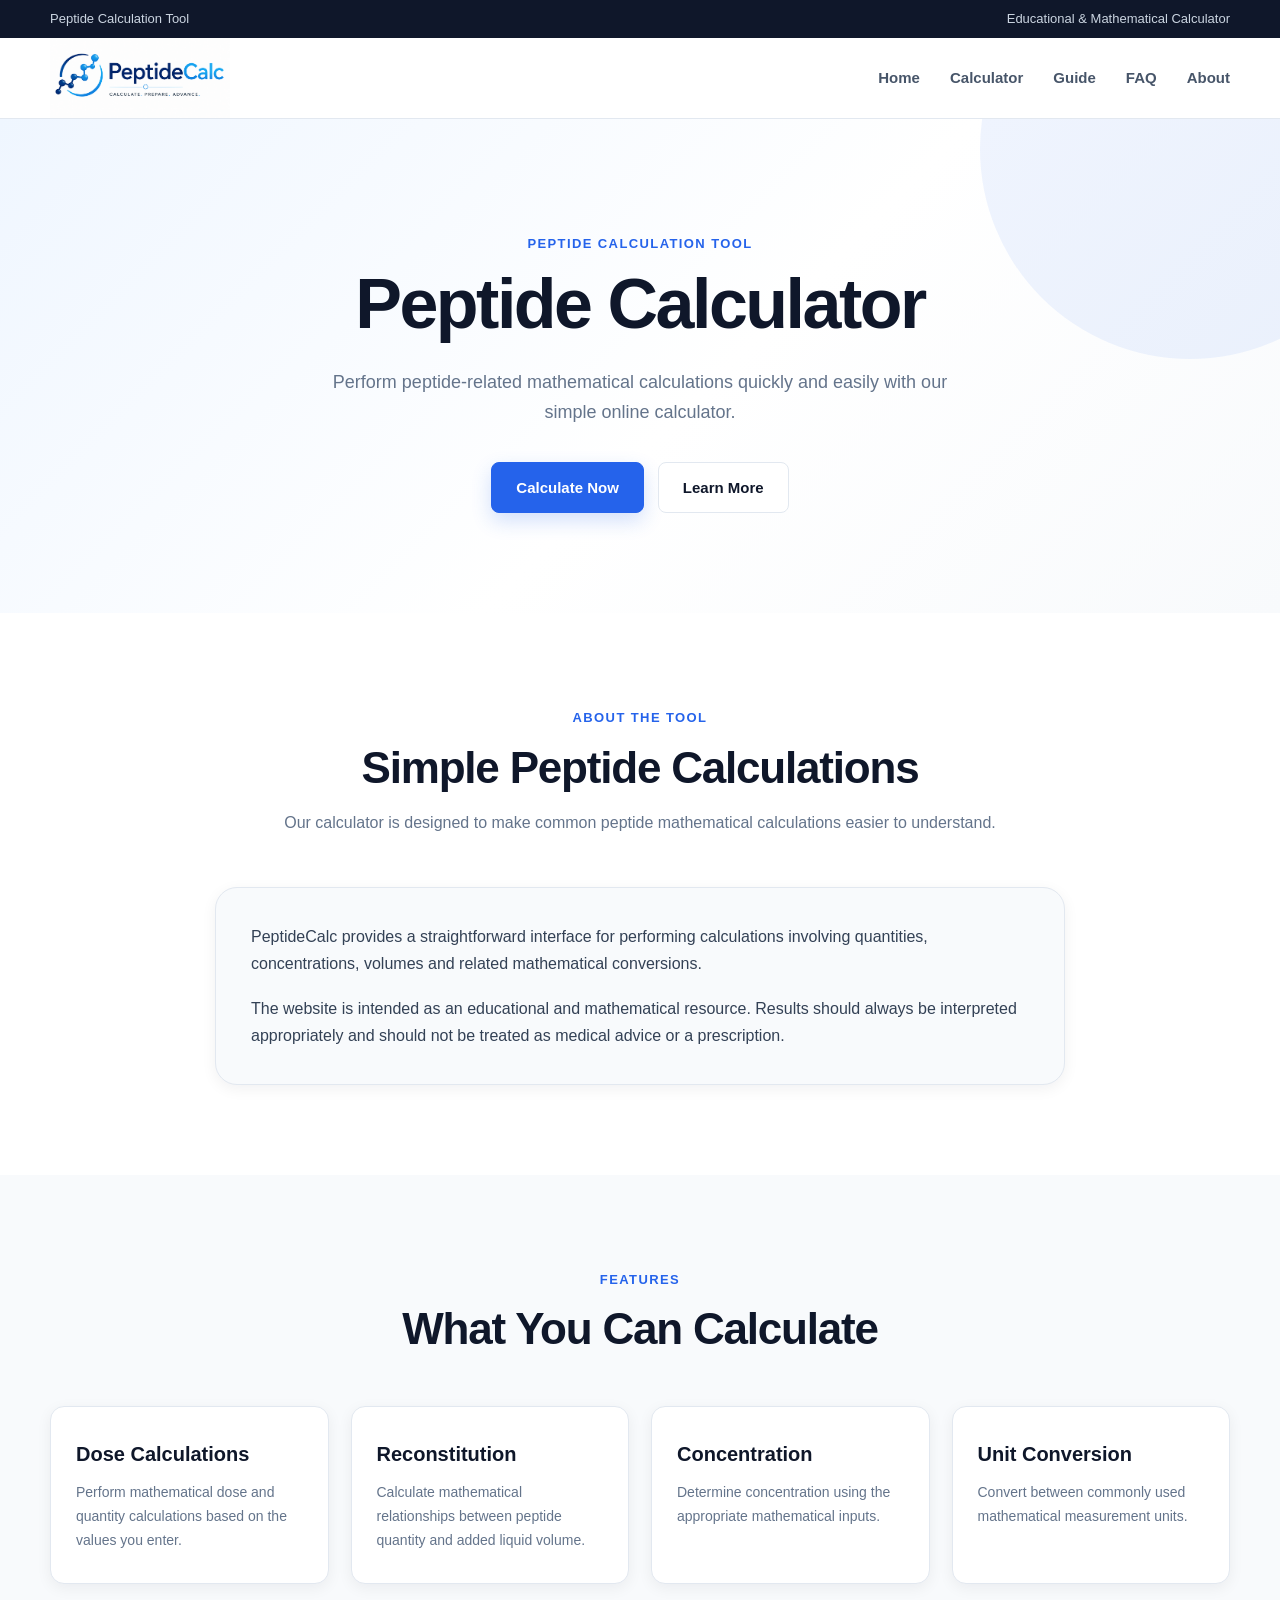
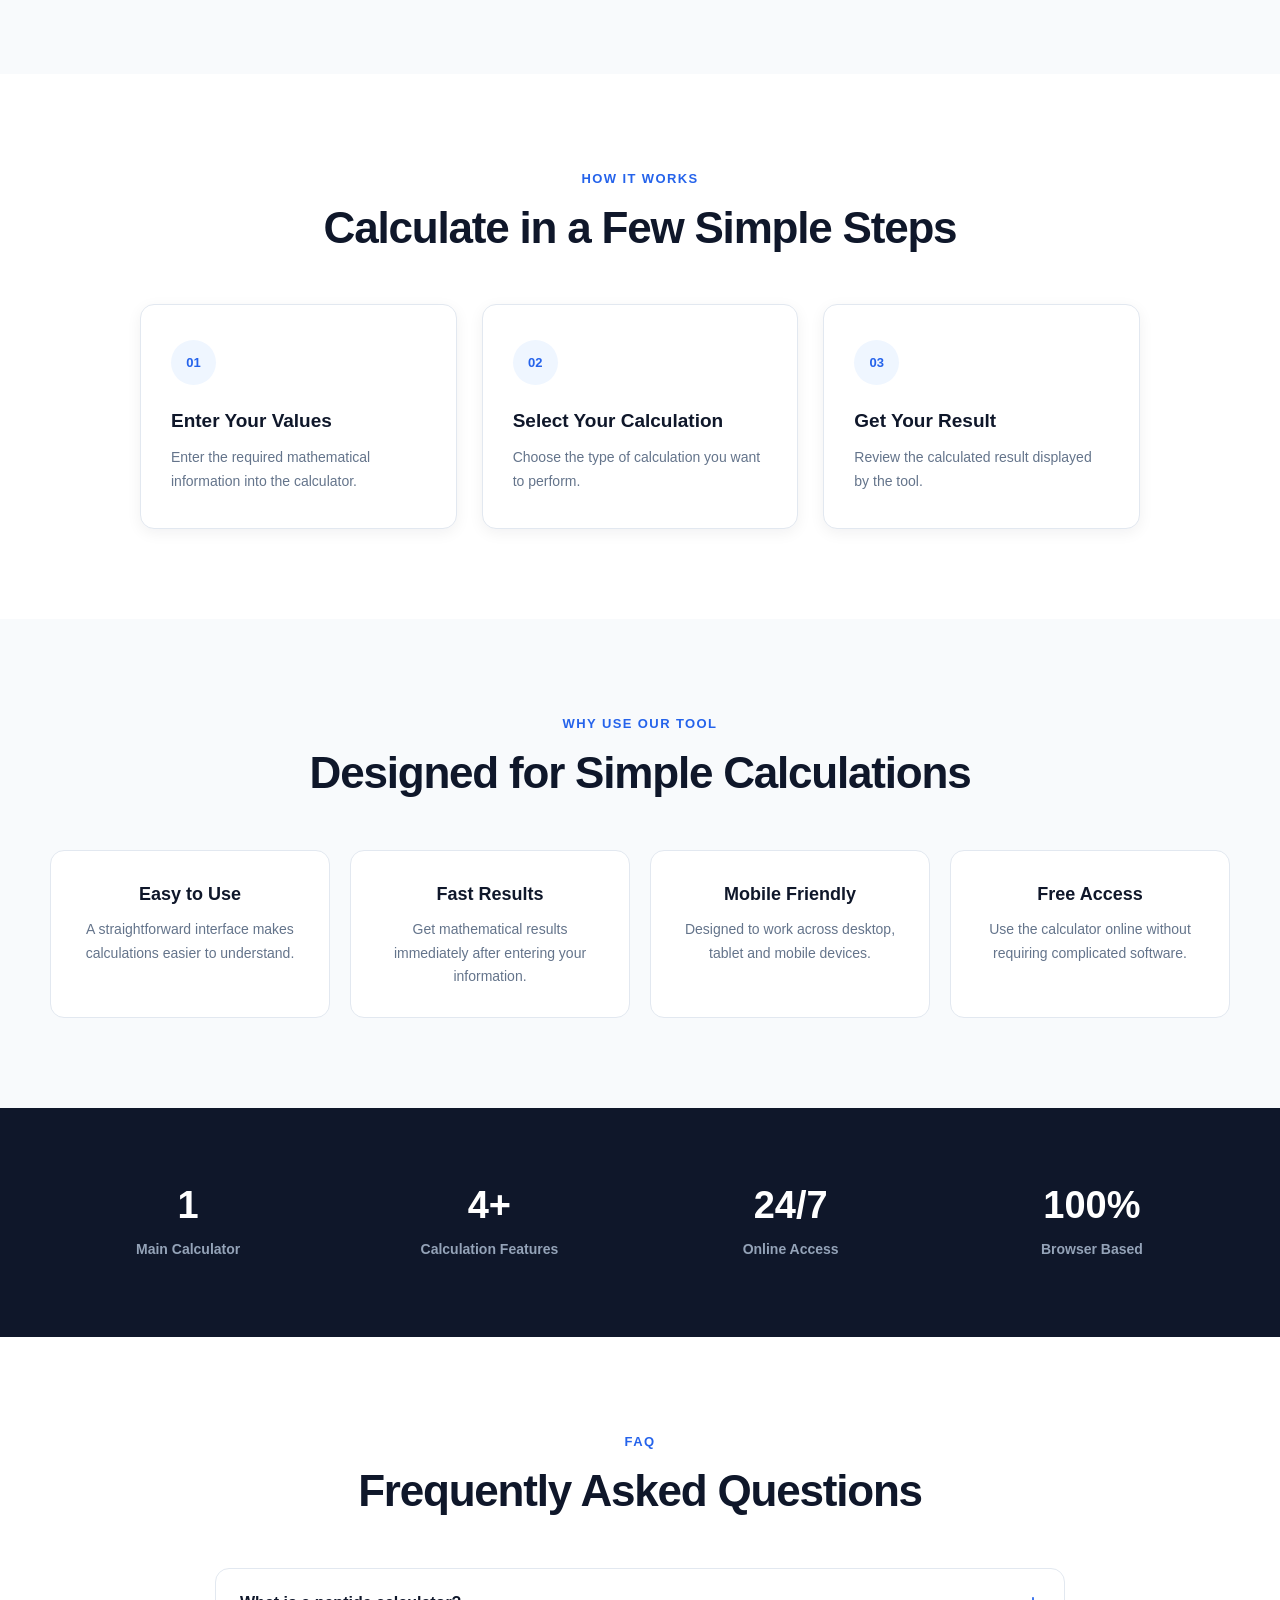
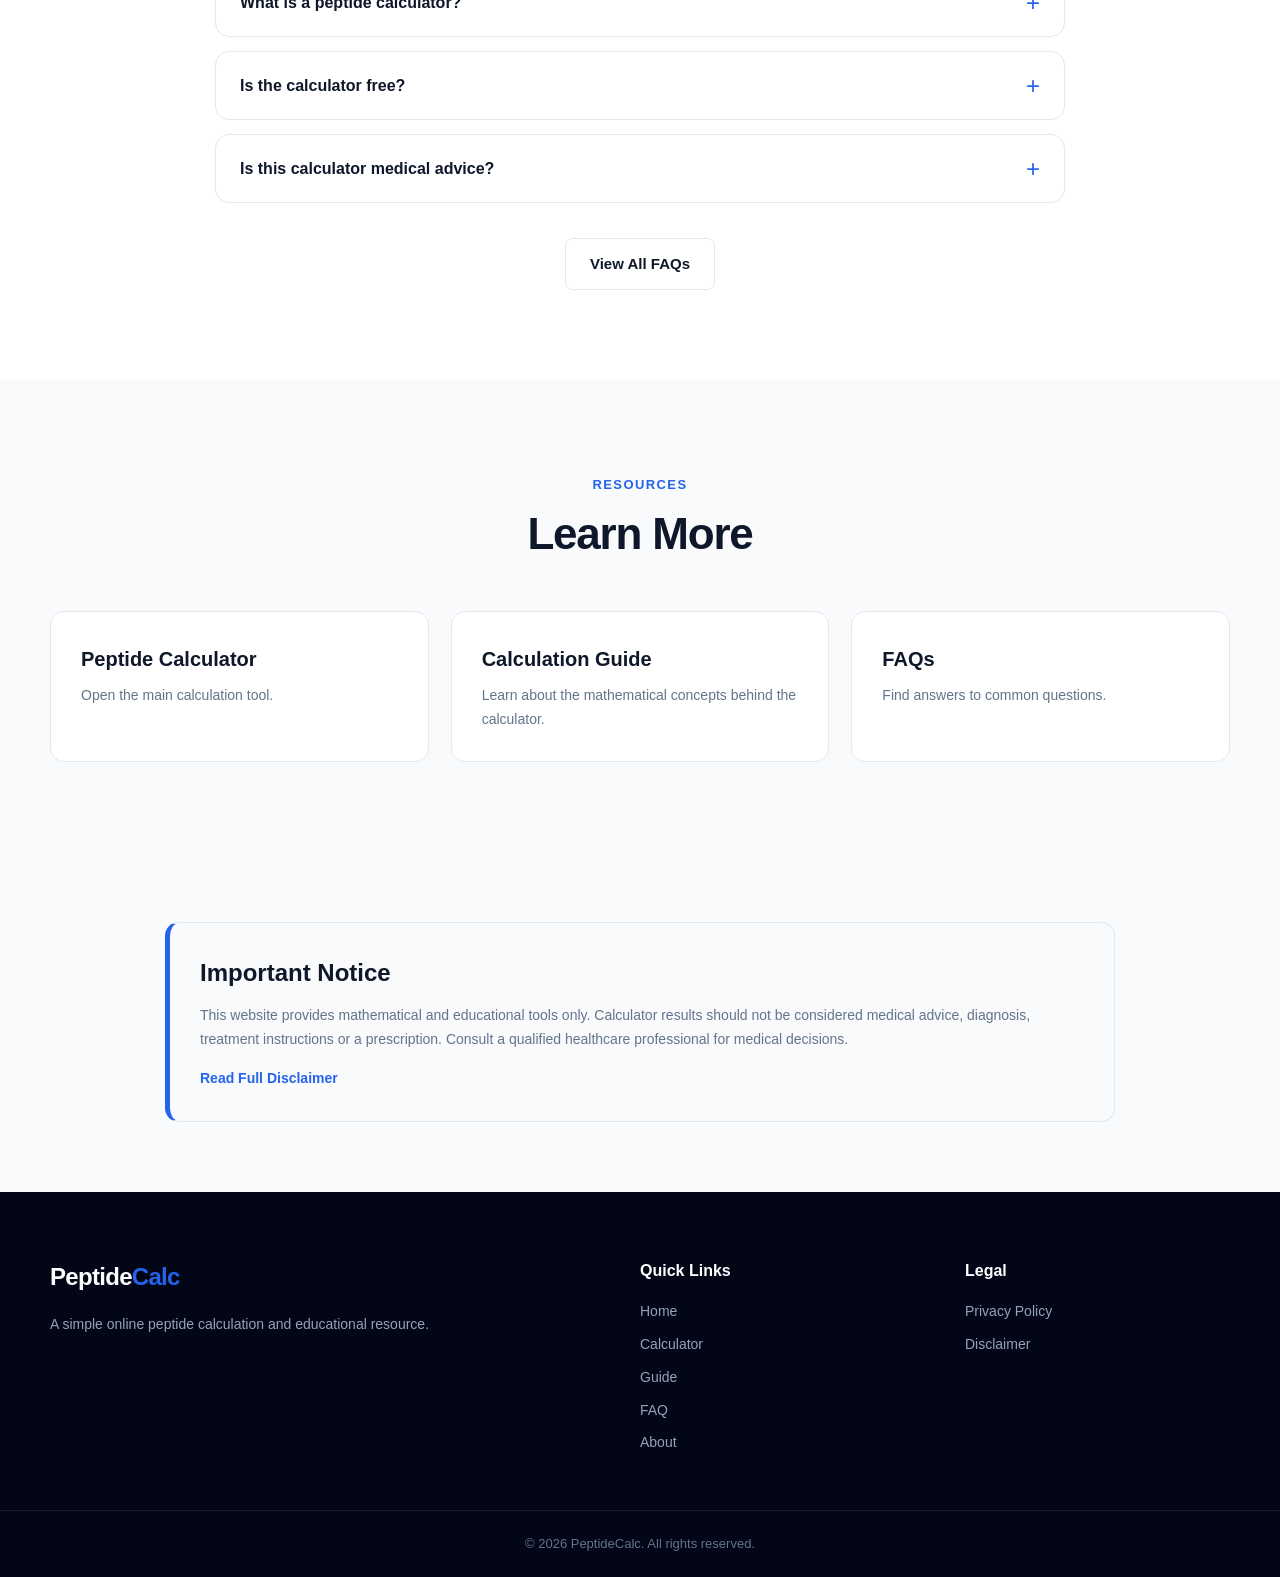
==== index.html @ ae2bc1b8 "Update website domain" ====
<!DOCTYPE html>
<html lang="en">
    
<head>

    <meta charset="UTF-8">

    <meta name="viewport" content="width=device-width, initial-scale=1.0">

    <!-- Primary SEO -->

    <title>
        Peptide Calculator | Peptide Reconstitution & Dose Calculator
    </title>

    <meta
        name="description"
        content="Use our peptide calculator for peptide reconstitution, concentration, dose and volume calculations. Simple, fast and easy to use."
    >

    <meta
        name="robots"
        content="index, follow"
    >
<meta name="google-site-verification" content="F35rqbBVg6ENbyYrUl2NkJEeMcFJ85l4w1VI4RaCMEo" />
    <link
        rel="canonical"
        href="https://peptide-calculator-virid.vercel.app/"
    >


    <!-- Favicon -->

    <link
        rel="icon"
        type="image/png"
        href="assets/favicon.png"
    >

    <link
        rel="apple-touch-icon"
        href="assets/favicon.png"
    >


    <!-- Open Graph -->

    <meta
        property="og:type"
        content="website"
    >

    <meta
        property="og:title"
        content="Peptide Calculator | Peptide Reconstitution & Dose Calculator"
    >

    <meta
        property="og:description"
        content="A simple online peptide calculator for mathematical calculations involving concentration, volume, reconstitution and related measurements."
    >

    <meta
        property="og:url"
        content="https://peptide-calculator-virid.vercel.app/"
    >

    <meta
        property="og:site_name"
        content="PeptideCalc"
    >


    <!-- Stylesheet -->

    <link
        rel="stylesheet"
        href="style.css"
    >

</head>


<body>

    <!-- =========================
         TOP INFO BAR
    ========================== -->

    <div class="top-bar">
        <div class="container">
            <span>Peptide Calculation Tool</span>
            <span>Educational & Mathematical Calculator</span>
        </div>
    </div>


    <!-- =========================
         HEADER / NAVIGATION
    ========================== -->

    <header class="site-header">

        <div class="container header-container">

            <a href="index.html" class="logo">
    <img src="assets/logo.png" alt="PeptideCalc">
</a>

            <nav class="main-nav">

                <a href="index.html">Home</a>

                <a href="peptide-calculator.html">
                    Calculator
                </a>

                <a href="guide.html">
                    Guide
                </a>

                <a href="faq.html">
                    FAQ
                </a>

                <a href="about.html">
                    About
                </a>

            </nav>

        </div>

    </header>


    <main>

        <!-- =========================
             HERO SECTION
        ========================== -->

        <section class="hero-section">

            <div class="container hero-container">

                <div class="hero-content">

                    <span class="hero-eyebrow">
                        PEPTIDE CALCULATION TOOL
                    </span>

                    <h1>
                        Peptide Calculator
                    </h1>

                    <p>
                        Perform peptide-related mathematical calculations
                        quickly and easily with our simple online calculator.
                    </p>

                    <div class="hero-buttons">

                        <a
                            href="peptide-calculator.html"
                            class="primary-btn"
                        >
                            Calculate Now
                        </a>

                        <a
                            href="guide.html"
                            class="secondary-btn"
                        >
                            Learn More
                        </a>

                    </div>

                </div>

            </div>

        </section>


        <!-- =========================
             ABOUT THE CALCULATOR
        ========================== -->

        <section class="about-section">

            <div class="container">

                <div class="section-heading">

                    <span class="section-eyebrow">
                        ABOUT THE TOOL
                    </span>

                    <h2>
                        Simple Peptide Calculations
                    </h2>

                    <p>
                        Our calculator is designed to make common peptide
                        mathematical calculations easier to understand.
                    </p>

                </div>

                <div class="about-content">

                    <p>
                        PeptideCalc provides a straightforward interface for
                        performing calculations involving quantities,
                        concentrations, volumes and related mathematical
                        conversions.
                    </p>

                    <p>
                        The website is intended as an educational and
                        mathematical resource. Results should always be
                        interpreted appropriately and should not be treated
                        as medical advice or a prescription.
                    </p>

                </div>

            </div>

        </section>


        <!-- =========================
             FEATURES / SERVICES
        ========================== -->

        <section class="features-section">

            <div class="container">

                <div class="section-heading">

                    <span class="section-eyebrow">
                        FEATURES
                    </span>

                    <h2>
                        What You Can Calculate
                    </h2>

                </div>


                <div class="features-grid">

                    <article class="feature-card">

                        <h3>
                            Dose Calculations
                        </h3>

                        <p>
                            Perform mathematical dose and quantity
                            calculations based on the values you enter.
                        </p>

                    </article>


                    <article class="feature-card">

                        <h3>
                            Reconstitution
                        </h3>

                        <p>
                            Calculate mathematical relationships between
                            peptide quantity and added liquid volume.
                        </p>

                    </article>


                    <article class="feature-card">

                        <h3>
                            Concentration
                        </h3>

                        <p>
                            Determine concentration using the appropriate
                            mathematical inputs.
                        </p>

                    </article>


                    <article class="feature-card">

                        <h3>
                            Unit Conversion
                        </h3>

                        <p>
                            Convert between commonly used mathematical
                            measurement units.
                        </p>

                    </article>

                </div>

            </div>

        </section>


        <!-- =========================
             HOW IT WORKS
        ========================== -->

        <section class="process-section">

            <div class="container">

                <div class="section-heading">

                    <span class="section-eyebrow">
                        HOW IT WORKS
                    </span>

                    <h2>
                        Calculate in a Few Simple Steps
                    </h2>

                </div>


                <div class="process-grid">

                    <div class="process-card">

                        <span class="process-number">01</span>

                        <h3>
                            Enter Your Values
                        </h3>

                        <p>
                            Enter the required mathematical information
                            into the calculator.
                        </p>

                    </div>


                    <div class="process-card">

                        <span class="process-number">02</span>

                        <h3>
                            Select Your Calculation
                        </h3>

                        <p>
                            Choose the type of calculation you want to
                            perform.
                        </p>

                    </div>


                    <div class="process-card">

                        <span class="process-number">03</span>

                        <h3>
                            Get Your Result
                        </h3>

                        <p>
                            Review the calculated result displayed by
                            the tool.
                        </p>

                    </div>

                </div>

            </div>

        </section>


        <!-- =========================
             WHY CHOOSE US
        ========================== -->

        <section class="why-section">

            <div class="container">

                <div class="section-heading">

                    <span class="section-eyebrow">
                        WHY USE OUR TOOL
                    </span>

                    <h2>
                        Designed for Simple Calculations
                    </h2>

                </div>


                <div class="why-grid">

                    <div class="why-card">
                        <h3>Easy to Use</h3>
                        <p>
                            A straightforward interface makes calculations
                            easier to understand.
                        </p>
                    </div>

                    <div class="why-card">
                        <h3>Fast Results</h3>
                        <p>
                            Get mathematical results immediately after
                            entering your information.
                        </p>
                    </div>

                    <div class="why-card">
                        <h3>Mobile Friendly</h3>
                        <p>
                            Designed to work across desktop, tablet and
                            mobile devices.
                        </p>
                    </div>

                    <div class="why-card">
                        <h3>Free Access</h3>
                        <p>
                            Use the calculator online without requiring
                            complicated software.
                        </p>
                    </div>

                </div>

            </div>

        </section>


        <!-- =========================
             FACTS / COUNTERS
        ========================== -->

        <section class="facts-section">

            <div class="container">

                <div class="facts-grid">

                    <div class="fact-item">
                        <strong>1</strong>
                        <span>Main Calculator</span>
                    </div>

                    <div class="fact-item">
                        <strong>4+</strong>
                        <span>Calculation Features</span>
                    </div>

                    <div class="fact-item">
                        <strong>24/7</strong>
                        <span>Online Access</span>
                    </div>

                    <div class="fact-item">
                        <strong>100%</strong>
                        <span>Browser Based</span>
                    </div>

                </div>

            </div>

        </section>


        <!-- =========================
             FAQ PREVIEW
        ========================== -->

        <section class="faq-preview-section">

            <div class="container">

                <div class="section-heading">

                    <span class="section-eyebrow">
                        FAQ
                    </span>

                    <h2>
                        Frequently Asked Questions
                    </h2>

                </div>


                <div class="faq-list">

                    <details>
                        <summary>
                            What is a peptide calculator?
                        </summary>

                        <p>
                            A peptide calculator is a mathematical tool that
                            can help perform calculations involving quantities,
                            concentrations, volumes and related measurements.
                        </p>

                    </details>


                    <details>
                        <summary>
                            Is the calculator free?
                        </summary>

                        <p>
                            Yes. The calculator is designed to be available
                            online without requiring paid software.
                        </p>

                    </details>


                    <details>
                        <summary>
                            Is this calculator medical advice?
                        </summary>

                        <p>
                            No. The calculator performs mathematical
                            calculations and does not provide medical
                            diagnosis, treatment recommendations or
                            prescriptions.
                        </p>

                    </details>

                </div>


                <div class="center-button">

                    <a
                        href="faq.html"
                        class="secondary-btn"
                    >
                        View All FAQs
                    </a>

                </div>

            </div>

        </section>


        <!-- =========================
             EDUCATIONAL RESOURCES
        ========================== -->

        <section class="resources-section">

            <div class="container">

                <div class="section-heading">

                    <span class="section-eyebrow">
                        RESOURCES
                    </span>

                    <h2>
                        Learn More
                    </h2>

                </div>


                <div class="resources-grid">

                    <a href="peptide-calculator.html" class="resource-card">

                        <h3>
                            Peptide Calculator
                        </h3>

                        <p>
                            Open the main calculation tool.
                        </p>

                    </a>


                    <a href="guide.html" class="resource-card">

                        <h3>
                            Calculation Guide
                        </h3>

                        <p>
                            Learn about the mathematical concepts behind
                            the calculator.
                        </p>

                    </a>


                    <a href="faq.html" class="resource-card">

                        <h3>
                            FAQs
                        </h3>

                        <p>
                            Find answers to common questions.
                        </p>

                    </a>

                </div>

            </div>

        </section>


        <!-- =========================
             DISCLAIMER NOTICE
        ========================== -->

        <section class="notice-section">

            <div class="container">

                <div class="notice-box">

                    <h2>
                        Important Notice
                    </h2>

                    <p>
                        This website provides mathematical and educational
                        tools only. Calculator results should not be considered
                        medical advice, diagnosis, treatment instructions or
                        a prescription. Consult a qualified healthcare
                        professional for medical decisions.
                    </p>

                    <a href="disclaimer.html">
                        Read Full Disclaimer
                    </a>

                </div>

            </div>

        </section>

    </main>


    <!-- =========================
         FOOTER
    ========================== -->

    <footer class="site-footer">

        <div class="container footer-container">

            <div class="footer-about">

                <a href="index.html" class="logo">
                    Peptide<span>Calc</span>
                </a>

                <p>
                    A simple online peptide calculation and educational
                    resource.
                </p>

            </div>


            <div class="footer-links">

                <h3>Quick Links</h3>

                <a href="index.html">Home</a>

                <a href="peptide-calculator.html">
                    Calculator
                </a>

                <a href="guide.html">
                    Guide
                </a>

                <a href="faq.html">
                    FAQ
                </a>

                <a href="about.html">
                    About
                </a>

            </div>


            <div class="footer-links">

                <h3>Legal</h3>

                <a href="privacy.html">
                    Privacy Policy
                </a>

                <a href="disclaimer.html">
                    Disclaimer
                </a>

            </div>

        </div>


        <div class="footer-bottom">

            <p>
                © 2026 PeptideCalc. All rights reserved.
            </p>

        </div>

    </footer>


    <script src="script.js"></script>

</body>
</html>
---- style.css ----
/* =========================================================
   PEPTIDE CALC — GLOBAL STYLESHEET
   ========================================================= */


/* =========================================================
   1. ROOT VARIABLES
   ========================================================= */

:root {

    --primary: #2563eb;
    --primary-dark: #1d4ed8;
    --primary-light: #eff6ff;

    --secondary: #0f172a;

    --text: #334155;
    --text-light: #64748b;

    --white: #ffffff;
    --light-bg: #f8fafc;
    --border: #e2e8f0;

    --success: #15803d;
    --danger: #dc2626;

    --shadow-sm: 0 4px 15px rgba(15, 23, 42, 0.06);
    --shadow-md: 0 10px 30px rgba(15, 23, 42, 0.08);
    --shadow-lg: 0 20px 50px rgba(15, 23, 42, 0.12);

    --radius-sm: 8px;
    --radius-md: 14px;
    --radius-lg: 22px;

    --container: 1180px;

}


/* =========================================================
   2. RESET
   ========================================================= */

* {
    margin: 0;
    padding: 0;
    box-sizing: border-box;
}


html {
    scroll-behavior: smooth;
}


body {
    font-family:
        Inter,
        -apple-system,
        BlinkMacSystemFont,
        "Segoe UI",
        Roboto,
        Arial,
        sans-serif;

    color: var(--text);

    background: var(--white);

    line-height: 1.7;

    overflow-x: hidden;
}


img {
    max-width: 100%;
    display: block;
}


a {
    text-decoration: none;
    color: inherit;
}


button,
input,
select,
textarea {
    font: inherit;
}


/* =========================================================
   3. CONTAINER
   ========================================================= */

.container {
    width: min(
        calc(100% - 40px),
        var(--container)
    );

    margin: 0 auto;
}


/* =========================================================
   4. TOP INFORMATION BAR
   ========================================================= */

.top-bar {
    background: var(--secondary);
    color: #cbd5e1;

    font-size: 13px;

    padding: 8px 0;
}


.top-bar .container {
    display: flex;

    justify-content: space-between;

    align-items: center;

    gap: 20px;
}


/* =========================================================
   5. HEADER
   ========================================================= */

.site-header {
    background: var(--white);

    border-bottom: 1px solid var(--border);

    position: sticky;

    top: 0;

    z-index: 1000;
}


.header-container {
    min-height: 76px;

    display: flex;

    align-items: center;

    justify-content: space-between;

    gap: 40px;
}


/* =========================================================
   6. LOGO
   ========================================================= */

.logo {
    font-size: 24px;

    font-weight: 800;

    letter-spacing: -0.7px;

    color: var(--secondary);

    white-space: nowrap;
}


.logo span {
    color: var(--primary);
}


/* =========================================================
   7. NAVIGATION
   ========================================================= */

.main-nav {
    display: flex;

    align-items: center;

    gap: 30px;
}


.main-nav a {
    color: #475569;

    font-size: 15px;

    font-weight: 600;

    position: relative;

    transition:
        color 0.25s ease;
}


.main-nav a::after {
    content: "";

    position: absolute;

    left: 0;

    bottom: -8px;

    width: 0;

    height: 2px;

    background: var(--primary);

    transition:
        width 0.25s ease;
}


.main-nav a:hover {
    color: var(--primary);
}


.main-nav a:hover::after {
    width: 100%;
}


/* =========================================================
   8. HERO SECTION
   ========================================================= */

.hero-section {
    background:
        linear-gradient(
            135deg,
            #eff6ff 0%,
            #ffffff 55%,
            #f8fafc 100%
        );

    padding: 110px 0 100px;

    position: relative;

    overflow: hidden;
}


.hero-section::before {
    content: "";

    position: absolute;

    width: 420px;

    height: 420px;

    border-radius: 50%;

    background: rgba(37, 99, 235, 0.07);

    top: -180px;

    right: -120px;
}


.hero-container {
    position: relative;

    z-index: 1;
}


.hero-content {
    max-width: 760px;

    margin: 0 auto;

    text-align: center;
}


.hero-eyebrow,
.section-eyebrow {
    display: inline-block;

    color: var(--primary);

    font-size: 13px;

    font-weight: 800;

    letter-spacing: 1.4px;

    text-transform: uppercase;

    margin-bottom: 12px;
}


.hero-content h1 {
    color: var(--secondary);

    font-size: clamp(42px, 6vw, 70px);

    line-height: 1.08;

    letter-spacing: -2.5px;

    margin-bottom: 24px;

    font-weight: 850;
}


.hero-content p {
    max-width: 650px;

    margin: 0 auto 34px;

    color: var(--text-light);

    font-size: 18px;
}


/* =========================================================
   9. BUTTONS
   ========================================================= */

.hero-buttons {
    display: flex;

    justify-content: center;

    align-items: center;

    gap: 14px;

    flex-wrap: wrap;
}


.primary-btn,
.secondary-btn {
    display: inline-flex;

    align-items: center;

    justify-content: center;

    min-height: 48px;

    padding: 12px 24px;

    border-radius: var(--radius-sm);

    font-size: 15px;

    font-weight: 700;

    cursor: pointer;

    transition:
        transform 0.2s ease,
        box-shadow 0.2s ease,
        background 0.2s ease;
}


.primary-btn {
    background: var(--primary);

    color: var(--white);

    border: 1px solid var(--primary);

    box-shadow:
        0 8px 20px rgba(37, 99, 235, 0.2);
}


.primary-btn:hover {
    background: var(--primary-dark);

    transform: translateY(-2px);

    box-shadow:
        0 12px 25px rgba(37, 99, 235, 0.28);
}


.secondary-btn {
    background: var(--white);

    color: var(--secondary);

    border: 1px solid var(--border);
}


.secondary-btn:hover {
    border-color: var(--primary);

    color: var(--primary);

    transform: translateY(-2px);
}


/* =========================================================
   10. SECTION COMMON STYLES
   ========================================================= */

section {
    position: relative;
}


.about-section,
.features-section,
.process-section,
.why-section,
.faq-preview-section,
.resources-section,
.information-section {
    padding: 90px 0;
}


.section-heading {
    max-width: 720px;

    margin: 0 auto 50px;

    text-align: center;
}


.section-heading h2 {
    color: var(--secondary);

    font-size: clamp(30px, 4vw, 44px);

    line-height: 1.2;

    letter-spacing: -1.2px;

    margin-bottom: 15px;
}


.section-heading p {
    color: var(--text-light);

    font-size: 16px;
}


/* =========================================================
   11. ABOUT SECTION
   ========================================================= */

.about-section {
    background: var(--white);
}


.about-content {
    max-width: 850px;

    margin: 0 auto;

    padding: 35px;

    background: var(--light-bg);

    border: 1px solid var(--border);

    border-radius: var(--radius-lg);

    box-shadow: var(--shadow-sm);
}


.about-content p {
    margin-bottom: 18px;
}


.about-content p:last-child {
    margin-bottom: 0;
}


/* =========================================================
   12. FEATURES
   ========================================================= */

.features-section {
    background: var(--light-bg);
}


.features-grid {
    display: grid;

    grid-template-columns:
        repeat(4, 1fr);

    gap: 22px;
}


.feature-card {
    background: var(--white);

    padding: 30px 25px;

    border: 1px solid var(--border);

    border-radius: var(--radius-md);

    box-shadow: var(--shadow-sm);

    transition:
        transform 0.25s ease,
        box-shadow 0.25s ease;
}


.feature-card:hover {
    transform: translateY(-6px);

    box-shadow: var(--shadow-md);
}


.feature-card h3 {
    color: var(--secondary);

    font-size: 20px;

    margin-bottom: 10px;
}


.feature-card p {
    color: var(--text-light);

    font-size: 14px;
}


/* =========================================================
   13. PROCESS
   ========================================================= */

.process-section {
    background: var(--white);
}


.process-grid {
    display: grid;

    grid-template-columns:
        repeat(3, 1fr);

    gap: 25px;

    max-width: 1000px;

    margin: 0 auto;
}


.process-card {
    position: relative;

    background: var(--white);

    border: 1px solid var(--border);

    border-radius: var(--radius-md);

    padding: 35px 30px;

    box-shadow: var(--shadow-sm);
}


.process-number {
    display: inline-flex;

    align-items: center;

    justify-content: center;

    width: 45px;

    height: 45px;

    border-radius: 50%;

    background: var(--primary-light);

    color: var(--primary);

    font-size: 13px;

    font-weight: 800;

    margin-bottom: 20px;
}


.process-card h3 {
    color: var(--secondary);

    margin-bottom: 8px;

    font-size: 19px;
}


.process-card p {
    color: var(--text-light);

    font-size: 14px;
}


/* =========================================================
   14. WHY CHOOSE US
   ========================================================= */

.why-section {
    background: var(--light-bg);
}


.why-grid {
    display: grid;

    grid-template-columns:
        repeat(4, 1fr);

    gap: 20px;
}


.why-card {
    background: var(--white);

    border: 1px solid var(--border);

    border-radius: var(--radius-md);

    padding: 28px;

    text-align: center;
}


.why-card h3 {
    color: var(--secondary);

    margin-bottom: 8px;

    font-size: 18px;
}


.why-card p {
    color: var(--text-light);

    font-size: 14px;
}


/* =========================================================
   15. FACTS / COUNTERS
   ========================================================= */

.facts-section {
    padding: 65px 0;

    background: var(--secondary);

    color: var(--white);
}


.facts-grid {
    display: grid;

    grid-template-columns:
        repeat(4, 1fr);

    gap: 25px;
}


.fact-item {
    text-align: center;

    padding: 10px;
}


.fact-item strong {
    display: block;

    font-size: 38px;

    line-height: 1.2;

    margin-bottom: 6px;
}


.fact-item span {
    color: #94a3b8;

    font-size: 14px;

    font-weight: 600;
}


/* =========================================================
   16. FAQ
   ========================================================= */

.faq-preview-section,
.faq-page-section {
    background: var(--white);
}


.faq-list,
.faq-container {
    max-width: 850px;

    margin: 0 auto;
}


details {
    background: var(--white);

    border: 1px solid var(--border);

    border-radius: var(--radius-md);

    margin-bottom: 14px;

    overflow: hidden;
}


summary {
    cursor: pointer;

    list-style: none;

    padding: 20px 24px;

    color: var(--secondary);

    font-size: 16px;

    font-weight: 700;

    position: relative;

    padding-right: 55px;
}


summary::-webkit-details-marker {
    display: none;
}


summary::after {
    content: "+";

    position: absolute;

    right: 24px;

    top: 50%;

    transform: translateY(-50%);

    color: var(--primary);

    font-size: 24px;

    font-weight: 400;
}


details[open] summary::after {
    content: "−";
}


details p {
    padding: 0 24px 22px;

    color: var(--text-light);

    font-size: 15px;
}


.center-button {
    text-align: center;

    margin-top: 35px;
}


/* =========================================================
   17. RESOURCES
   ========================================================= */

.resources-section {
    background: var(--light-bg);
}


.resources-grid {
    display: grid;

    grid-template-columns:
        repeat(3, 1fr);

    gap: 22px;
}


.resource-card {
    background: var(--white);

    border: 1px solid var(--border);

    border-radius: var(--radius-md);

    padding: 30px;

    transition:
        transform 0.25s ease,
        box-shadow 0.25s ease;
}


.resource-card:hover {
    transform: translateY(-5px);

    box-shadow: var(--shadow-md);
}


.resource-card h3 {
    color: var(--secondary);

    font-size: 20px;

    margin-bottom: 8px;
}


.resource-card p {
    color: var(--text-light);

    font-size: 14px;
}


/* =========================================================
   18. NOTICE / DISCLAIMER BOX
   ========================================================= */

.notice-section {
    padding: 70px 0;

    background: var(--light-bg);
}


.notice-box {
    max-width: 950px;

    margin: 0 auto;

    padding: 30px;

    background: #f8fafc;

    border: 1px solid var(--border);

    border-left: 5px solid var(--primary);

    border-radius: var(--radius-md);
}


.notice-box h2,
.notice-box h3 {
    color: var(--secondary);

    margin-bottom: 10px;
}


.notice-box p {
    color: var(--text-light);

    font-size: 14px;
}


.notice-box a {
    display: inline-block;

    margin-top: 15px;

    color: var(--primary);

    font-weight: 700;

    font-size: 14px;
}


/* =========================================================
   19. INNER PAGE HERO
   ========================================================= */

.page-hero,
.calculator-hero {
    background:
        linear-gradient(
            135deg,
            #eff6ff,
            #ffffff
        );

    padding: 85px 0;

    text-align: center;

    border-bottom: 1px solid var(--border);
}


.page-hero h1,
.calculator-hero h1 {
    color: var(--secondary);

    font-size: clamp(35px, 5vw, 54px);

    line-height: 1.15;

    letter-spacing: -1.8px;

    margin-bottom: 15px;
}


.page-hero p,
.calculator-hero p {
    max-width: 650px;

    margin: 0 auto;

    color: var(--text-light);

    font-size: 17px;
}


/* =========================================================
   20. CONTENT PAGES
   ========================================================= */

.content-section {
    padding: 85px 0;

    background: var(--white);
}


.content-container {
    max-width: 850px;
}


.content-container h2 {
    color: var(--secondary);

    font-size: 28px;

    line-height: 1.3;

    margin-top: 42px;

    margin-bottom: 14px;
}


.content-container h2:first-child {
    margin-top: 0;
}


.content-container h3 {
    color: var(--secondary);

    margin-bottom: 8px;
}


.content-container p {
    color: var(--text);

    margin-bottom: 18px;
}


.content-container ul,
.content-container ol {
    margin:
        0 0 20px 25px;
}


.content-container li {
    margin-bottom: 8px;
}


/* =========================================================
   21. CALCULATOR SECTION
   ========================================================= */

.calculator-section {
    padding: 80px 0;

    background: var(--light-bg);
}


.calculator-box {
    max-width: 700px;

    margin: 0 auto;

    background: var(--white);

    border: 1px solid var(--border);

    border-radius: var(--radius-lg);

    padding: 40px;

    box-shadow: var(--shadow-lg);
}


.calculator-header {
    text-align: center;

    margin-bottom: 30px;
}


.calculator-header h2 {
    color: var(--secondary);

    font-size: 28px;

    margin-bottom: 8px;
}


.calculator-header p {
    color: var(--text-light);

    font-size: 14px;
}


/* =========================================================
   22. FORM
   ========================================================= */

.form-group {
    margin-bottom: 22px;
}


.form-group label {
    display: block;

    color: var(--secondary);

    font-size: 14px;

    font-weight: 700;

    margin-bottom: 8px;
}


.form-group input,
.form-group select {
    width: 100%;

    min-height: 50px;

    padding: 12px 15px;

    border: 1px solid var(--border);

    border-radius: var(--radius-sm);

    background: var(--white);

    color: var(--secondary);

    outline: none;

    transition:
        border-color 0.2s ease,
        box-shadow 0.2s ease;
}


.form-group input:focus,
.form-group select:focus {
    border-color: var(--primary);

    box-shadow:
        0 0 0 4px
        rgba(37, 99, 235, 0.1);
}


.form-group input::placeholder {
    color: #94a3b8;
}


/* =========================================================
   23. CALCULATOR BUTTONS
   ========================================================= */

#peptideCalculatorForm {
    display: flex;

    flex-wrap: wrap;

    gap: 12px;
}


#peptideCalculatorForm .form-group {
    width: 100%;
}


#peptideCalculatorForm .primary-btn,
#peptideCalculatorForm .secondary-btn {
    border: none;

    margin-top: 5px;
}


#peptideCalculatorForm .secondary-btn {
    border: 1px solid var(--border);
}


/* =========================================================
   24. CALCULATOR RESULT
   ========================================================= */

.calculator-result {
    margin-top: 30px;

    padding: 25px;

    border-radius: var(--radius-md);

    background: var(--primary-light);

    border: 1px solid #bfdbfe;

    text-align: center;
}


.calculator-result h3 {
    color: var(--secondary);

    font-size: 20px;

    margin-bottom: 8px;
}


.calculator-result p {
    color: var(--text);

    font-size: 15px;
}


.calculator-result .result-value {
    color: var(--primary);

    font-size: 30px;

    font-weight: 800;

    margin-top: 8px;
}


/* =========================================================
   25. INFORMATION SECTION
   ========================================================= */

.information-section {
    background: var(--white);
}


.information-section > .container {
    max-width: 850px;
}


.information-section p {
    margin-bottom: 18px;
}


/* =========================================================
   26. FOOTER
   ========================================================= */

.site-footer {
    background: #020617;

    color: #cbd5e1;

    padding-top: 65px;
}


.footer-container {
    display: grid;

    grid-template-columns:
        2fr 1fr 1fr;

    gap: 60px;

    padding-bottom: 55px;
}


.footer-about .logo {
    color: var(--white);

    display: inline-block;

    margin-bottom: 15px;
}


.footer-about p {
    max-width: 380px;

    color: #94a3b8;

    font-size: 14px;
}


.footer-links {
    display: flex;

    flex-direction: column;

    gap: 9px;
}


.footer-links h3 {
    color: var(--white);

    font-size: 16px;

    margin-bottom: 7px;
}


.footer-links a {
    color: #94a3b8;

    font-size: 14px;

    transition:
        color 0.2s ease;
}


.footer-links a:hover {
    color: var(--white);
}


.footer-bottom {
    border-top: 1px solid rgba(148, 163, 184, 0.15);

    text-align: center;

    padding: 22px 20px;

    color: #64748b;

    font-size: 13px;
}


/* =========================================================
   27. RESPONSIVE — TABLET
   ========================================================= */

@media (max-width: 950px) {

    .features-grid,
    .why-grid {
        grid-template-columns:
            repeat(2, 1fr);
    }


    .process-grid {
        grid-template-columns:
            1fr;
    }


    .resources-grid {
        grid-template-columns:
            repeat(2, 1fr);
    }


    .footer-container {
        grid-template-columns:
            1.5fr 1fr 1fr;

        gap: 35px;
    }

}


/* =========================================================
   28. RESPONSIVE — MOBILE
   ========================================================= */

@media (max-width: 700px) {

    .container {
        width: min(
            calc(100% - 30px),
            var(--container)
        );
    }


    .top-bar .container {
        flex-direction: column;

        gap: 2px;

        text-align: center;
    }


    .header-container {
        flex-direction: column;

        justify-content: center;

        gap: 12px;

        padding: 15px 0;
    }


    .main-nav {
        width: 100%;

        justify-content: center;

        gap: 17px;

        flex-wrap: wrap;
    }


    .main-nav a {
        font-size: 13px;
    }


    .hero-section {
        padding: 75px 0;
    }


    .hero-content h1 {
        font-size: 43px;

        letter-spacing: -1.7px;
    }


    .hero-content p {
        font-size: 16px;
    }


    .about-section,
    .features-section,
    .process-section,
    .why-section,
    .faq-preview-section,
    .resources-section,
    .information-section {
        padding: 65px 0;
    }


    .section-heading {
        margin-bottom: 35px;
    }


    .section-heading h2 {
        font-size: 31px;
    }


    .features-grid,
    .why-grid,
    .resources-grid,
    .facts-grid {
        grid-template-columns:
            1fr;
    }


    .facts-section {
        padding: 50px 0;
    }


    .page-hero,
    .calculator-hero {
        padding: 65px 0;
    }


    .page-hero h1,
    .calculator-hero h1 {
        font-size: 38px;
    }


    .content-section {
        padding: 65px 0;
    }


    .content-container h2 {
        font-size: 25px;
    }


    .calculator-section {
        padding: 55px 0;
    }


    .calculator-box {
        padding: 25px 20px;
    }


    .calculator-header h2 {
        font-size: 24px;
    }


    #peptideCalculatorForm {
        flex-direction: column;
    }


    #peptideCalculatorForm .primary-btn,
    #peptideCalculatorForm .secondary-btn {
        width: 100%;
    }


    .footer-container {
        grid-template-columns:
            1fr;

        gap: 35px;

        padding-bottom: 40px;
    }


    .footer-links {
        gap: 7px;
    }

}


/* =========================================================
   29. SMALL MOBILE
   ========================================================= */

@media (max-width: 420px) {

    .hero-content h1 {
        font-size: 37px;
    }


    .main-nav {
        gap: 12px;
    }


    .main-nav a {
        font-size: 12px;
    }


    .hero-buttons {
        flex-direction: column;

        width: 100%;
    }


    .hero-buttons a {
        width: 100%;
    }


    .about-content,
    .notice-box {
        padding: 22px;
    }

}
.logo img {
    width: 180px;
    height: auto;
    display: block;
}
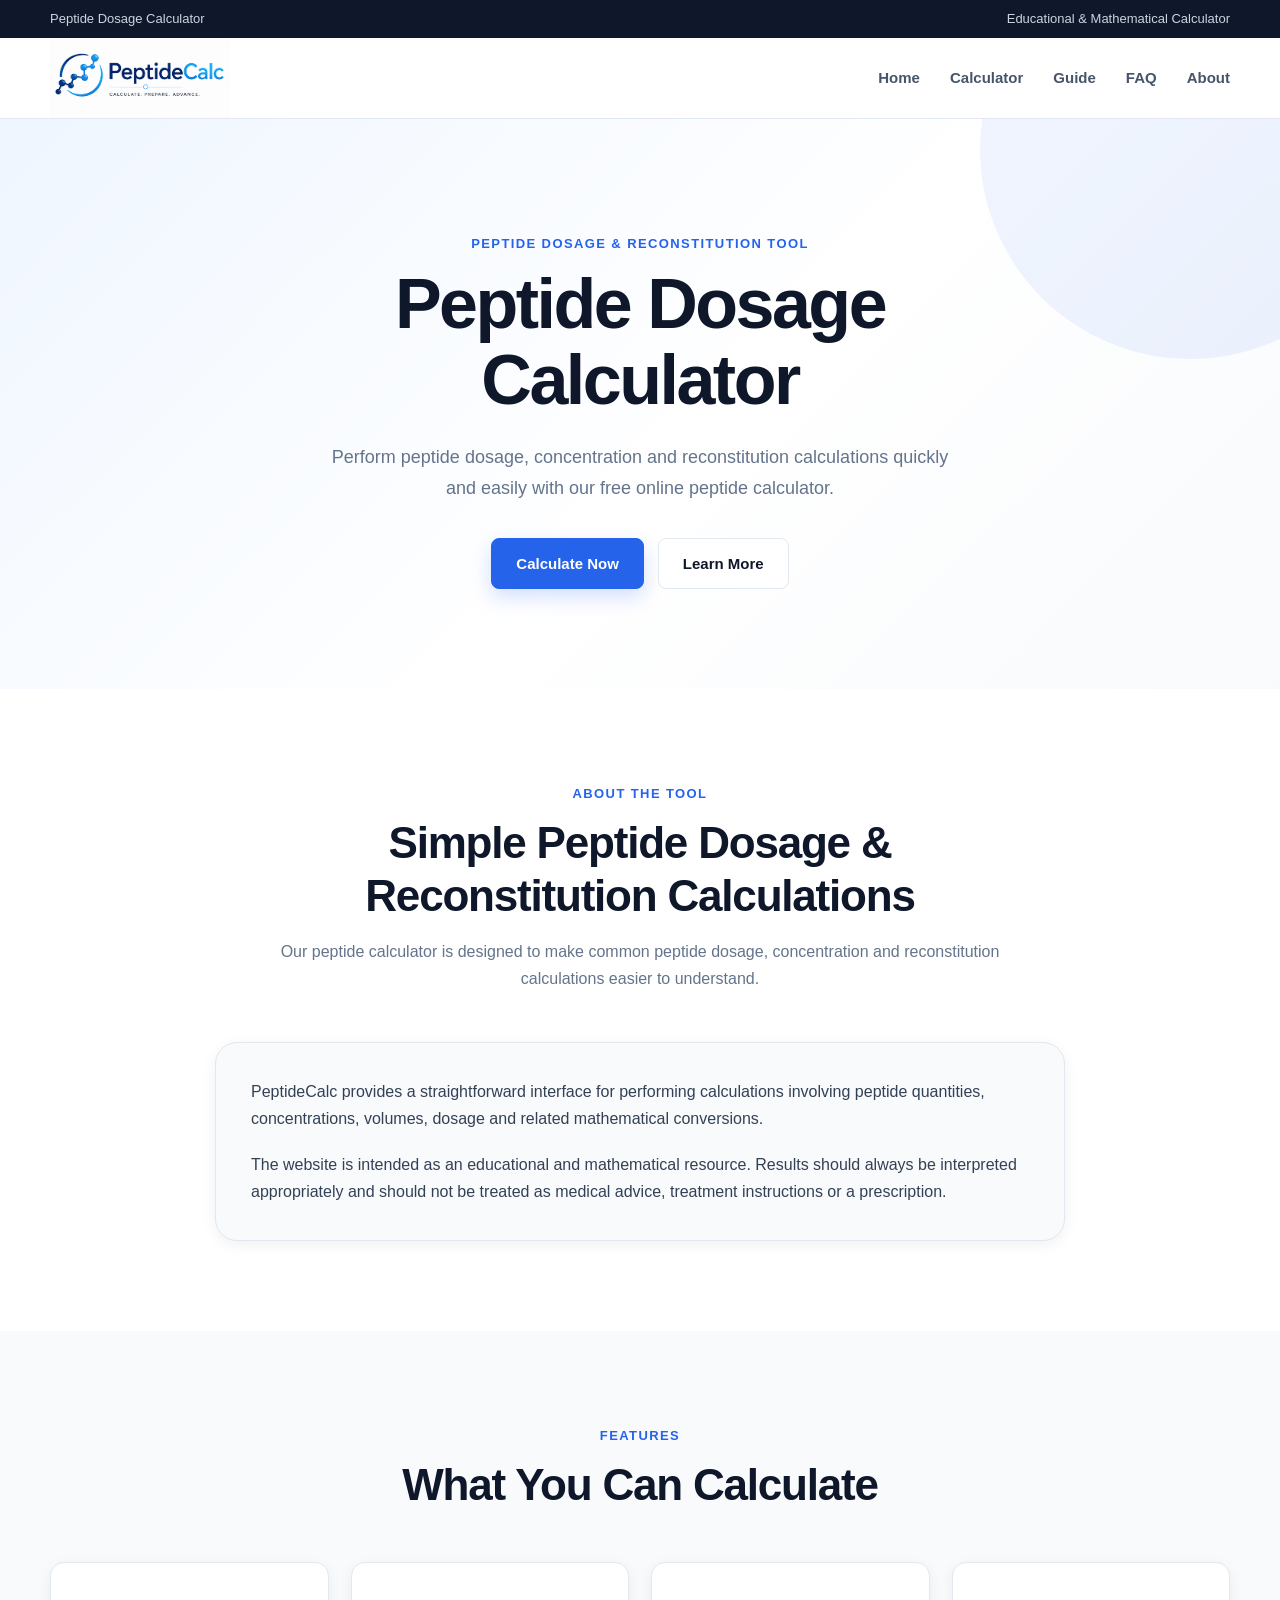
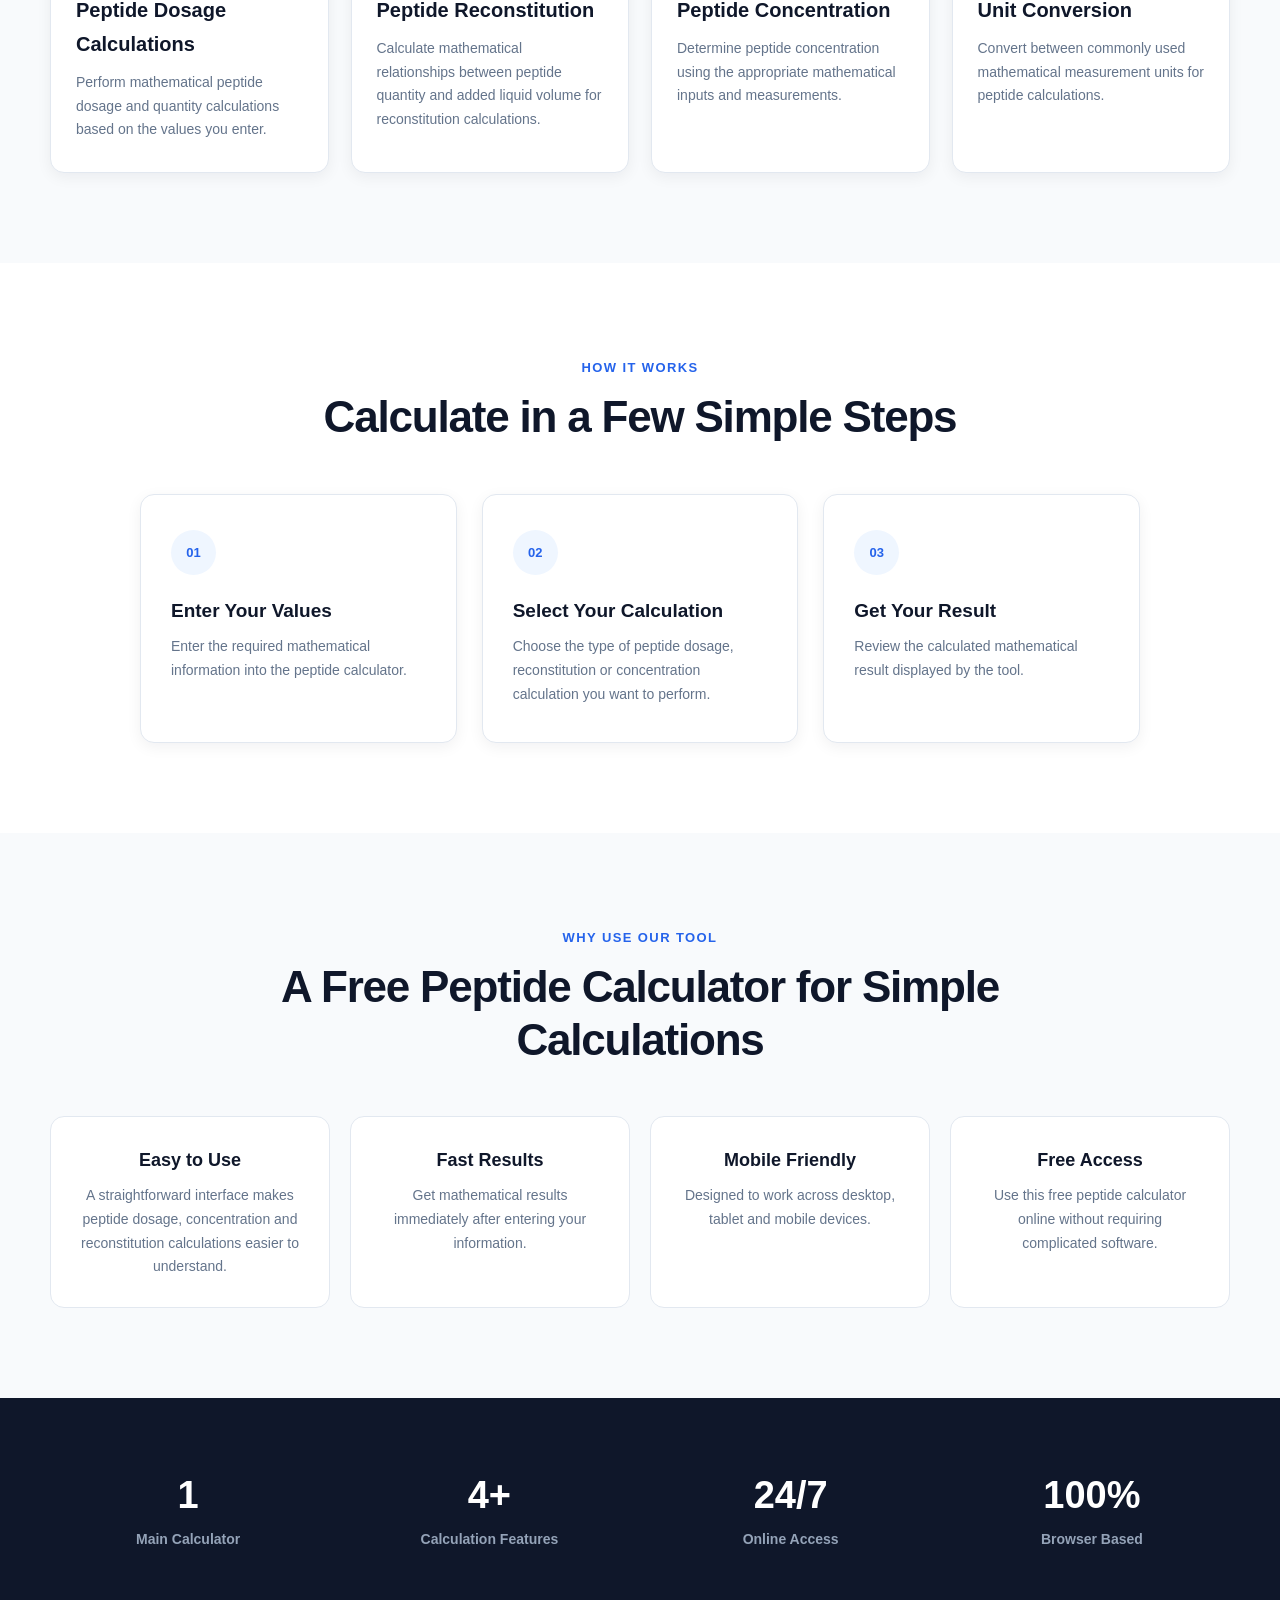
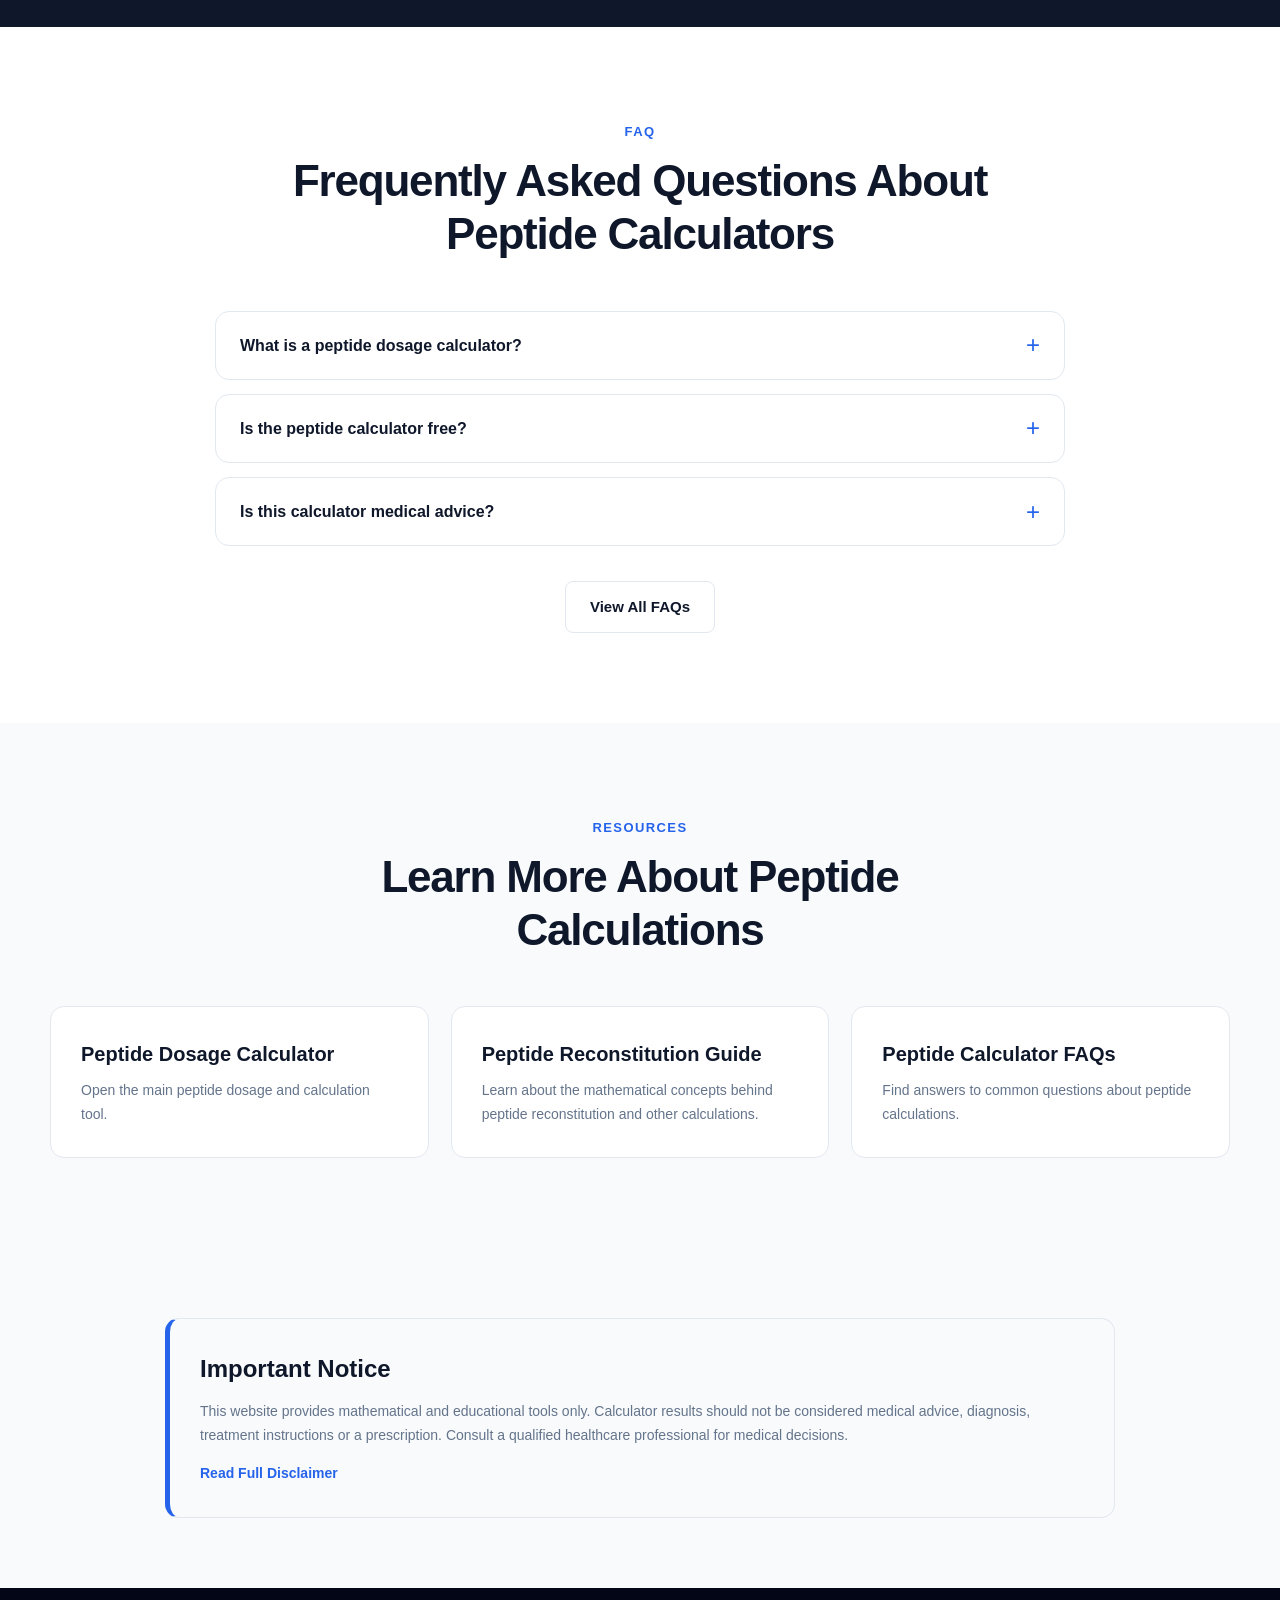
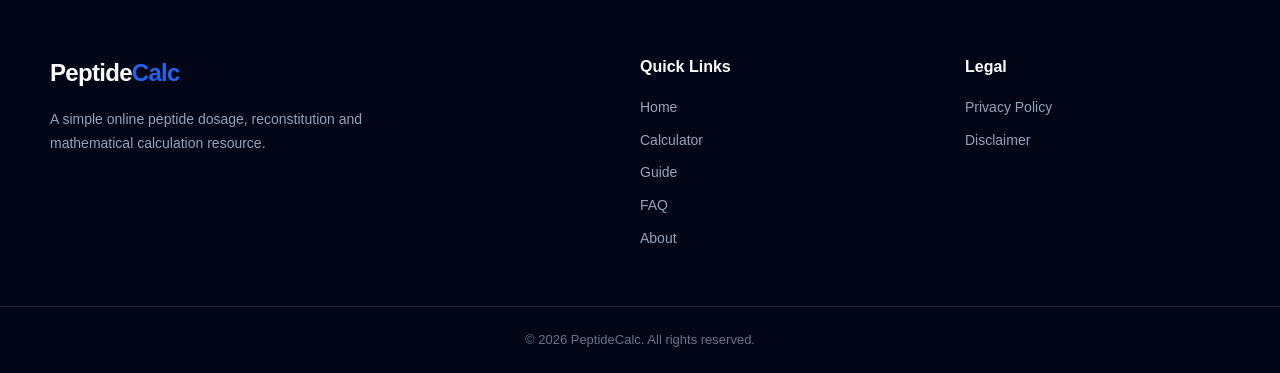
==== commit 49afb986: "Update website domain" ====
--- a/index.html
+++ b/index.html
@@ -10,12 +10,12 @@
     <!-- Primary SEO -->
 
     <title>
-        Peptide Calculator | Peptide Reconstitution & Dose Calculator
+        Peptide Dosage Calculator | Free Peptide Reconstitution Calculator
     </title>
 
     <meta
         name="description"
-        content="Use our peptide calculator for peptide reconstitution, concentration, dose and volume calculations. Simple, fast and easy to use."
+        content="Free peptide dosage calculator for mathematical peptide reconstitution, concentration, dose and volume calculations. Get clear results quickly and easily."
     >
 
     <meta
@@ -52,12 +52,12 @@
 
     <meta
         property="og:title"
-        content="Peptide Calculator | Peptide Reconstitution & Dose Calculator"
+        content="Peptide Dosage Calculator | Peptide Reconstitution Calculator"
     >
 
     <meta
         property="og:description"
-        content="A simple online peptide calculator for mathematical calculations involving concentration, volume, reconstitution and related measurements."
+        content="A free peptide calculator for mathematical calculations involving dosage, concentration, volume and peptide reconstitution."
     >
 
     <meta
@@ -89,7 +89,7 @@
 
     <div class="top-bar">
         <div class="container">
-            <span>Peptide Calculation Tool</span>
+            <span>Peptide Dosage Calculator</span>
             <span>Educational & Mathematical Calculator</span>
         </div>
     </div>
@@ -147,16 +147,17 @@
                 <div class="hero-content">
 
                     <span class="hero-eyebrow">
-                        PEPTIDE CALCULATION TOOL
+                        PEPTIDE DOSAGE & RECONSTITUTION TOOL
                     </span>
 
                     <h1>
-                        Peptide Calculator
+                        Peptide Dosage Calculator
                     </h1>
 
                     <p>
-                        Perform peptide-related mathematical calculations
-                        quickly and easily with our simple online calculator.
+                        Perform peptide dosage, concentration and reconstitution
+                        calculations quickly and easily with our free online
+                        peptide calculator.
                     </p>
 
                     <div class="hero-buttons">
@@ -199,12 +200,13 @@
                     </span>
 
                     <h2>
-                        Simple Peptide Calculations
+                        Simple Peptide Dosage & Reconstitution Calculations
                     </h2>
 
                     <p>
-                        Our calculator is designed to make common peptide
-                        mathematical calculations easier to understand.
+                        Our peptide calculator is designed to make common
+                        peptide dosage, concentration and reconstitution
+                        calculations easier to understand.
                     </p>
 
                 </div>
@@ -213,8 +215,8 @@
 
                     <p>
                         PeptideCalc provides a straightforward interface for
-                        performing calculations involving quantities,
-                        concentrations, volumes and related mathematical
+                        performing calculations involving peptide quantities,
+                        concentrations, volumes, dosage and related mathematical
                         conversions.
                     </p>
 
@@ -222,7 +224,8 @@
                         The website is intended as an educational and
                         mathematical resource. Results should always be
                         interpreted appropriately and should not be treated
-                        as medical advice or a prescription.
+                        as medical advice, treatment instructions or a
+                        prescription.
                     </p>
 
                 </div>
@@ -258,11 +261,11 @@
                     <article class="feature-card">
 
                         <h3>
-                            Dose Calculations
-                        </h3>
-
-                        <p>
-                            Perform mathematical dose and quantity
+                            Peptide Dosage Calculations
+                        </h3>
+
+                        <p>
+                            Perform mathematical peptide dosage and quantity
                             calculations based on the values you enter.
                         </p>
 
@@ -272,12 +275,13 @@
                     <article class="feature-card">
 
                         <h3>
-                            Reconstitution
+                            Peptide Reconstitution
                         </h3>
 
                         <p>
                             Calculate mathematical relationships between
-                            peptide quantity and added liquid volume.
+                            peptide quantity and added liquid volume for
+                            reconstitution calculations.
                         </p>
 
                     </article>
@@ -286,12 +290,12 @@
                     <article class="feature-card">
 
                         <h3>
-                            Concentration
-                        </h3>
-
-                        <p>
-                            Determine concentration using the appropriate
-                            mathematical inputs.
+                            Peptide Concentration
+                        </h3>
+
+                        <p>
+                            Determine peptide concentration using the appropriate
+                            mathematical inputs and measurements.
                         </p>
 
                     </article>
@@ -305,7 +309,7 @@
 
                         <p>
                             Convert between commonly used mathematical
-                            measurement units.
+                            measurement units for peptide calculations.
                         </p>
 
                     </article>
@@ -350,7 +354,7 @@
 
                         <p>
                             Enter the required mathematical information
-                            into the calculator.
+                            into the peptide calculator.
                         </p>
 
                     </div>
@@ -365,8 +369,8 @@
                         </h3>
 
                         <p>
-                            Choose the type of calculation you want to
-                            perform.
+                            Choose the type of peptide dosage, reconstitution
+                            or concentration calculation you want to perform.
                         </p>
 
                     </div>
@@ -381,8 +385,8 @@
                         </h3>
 
                         <p>
-                            Review the calculated result displayed by
-                            the tool.
+                            Review the calculated mathematical result displayed
+                            by the tool.
                         </p>
 
                     </div>
@@ -409,7 +413,7 @@
                     </span>
 
                     <h2>
-                        Designed for Simple Calculations
+                        A Free Peptide Calculator for Simple Calculations
                     </h2>
 
                 </div>
@@ -420,7 +424,8 @@
                     <div class="why-card">
                         <h3>Easy to Use</h3>
                         <p>
-                            A straightforward interface makes calculations
+                            A straightforward interface makes peptide dosage,
+                            concentration and reconstitution calculations
                             easier to understand.
                         </p>
                     </div>
@@ -444,8 +449,8 @@
                     <div class="why-card">
                         <h3>Free Access</h3>
                         <p>
-                            Use the calculator online without requiring
-                            complicated software.
+                            Use this free peptide calculator online without
+                            requiring complicated software.
                         </p>
                     </div>
 
@@ -508,7 +513,7 @@
                     </span>
 
                     <h2>
-                        Frequently Asked Questions
+                        Frequently Asked Questions About Peptide Calculators
                     </h2>
 
                 </div>
@@ -518,13 +523,14 @@
 
                     <details>
                         <summary>
-                            What is a peptide calculator?
+                            What is a peptide dosage calculator?
                         </summary>
 
                         <p>
-                            A peptide calculator is a mathematical tool that
-                            can help perform calculations involving quantities,
-                            concentrations, volumes and related measurements.
+                            A peptide dosage calculator is a mathematical tool
+                            that can help perform calculations involving peptide
+                            quantities, concentrations, volumes and related
+                            measurements.
                         </p>
 
                     </details>
@@ -532,12 +538,12 @@
 
                     <details>
                         <summary>
-                            Is the calculator free?
+                            Is the peptide calculator free?
                         </summary>
 
                         <p>
-                            Yes. The calculator is designed to be available
-                            online without requiring paid software.
+                            Yes. This free peptide calculator is designed to be
+                            available online without requiring paid software.
                         </p>
 
                     </details>
@@ -591,7 +597,7 @@
                     </span>
 
                     <h2>
-                        Learn More
+                        Learn More About Peptide Calculations
                     </h2>
 
                 </div>
@@ -602,11 +608,11 @@
                     <a href="peptide-calculator.html" class="resource-card">
 
                         <h3>
-                            Peptide Calculator
-                        </h3>
-
-                        <p>
-                            Open the main calculation tool.
+                            Peptide Dosage Calculator
+                        </h3>
+
+                        <p>
+                            Open the main peptide dosage and calculation tool.
                         </p>
 
                     </a>
@@ -615,12 +621,12 @@
                     <a href="guide.html" class="resource-card">
 
                         <h3>
-                            Calculation Guide
+                            Peptide Reconstitution Guide
                         </h3>
 
                         <p>
                             Learn about the mathematical concepts behind
-                            the calculator.
+                            peptide reconstitution and other calculations.
                         </p>
 
                     </a>
@@ -629,11 +635,12 @@
                     <a href="faq.html" class="resource-card">
 
                         <h3>
-                            FAQs
-                        </h3>
-
-                        <p>
-                            Find answers to common questions.
+                            Peptide Calculator FAQs
+                        </h3>
+
+                        <p>
+                            Find answers to common questions about peptide
+                            calculations.
                         </p>
 
                     </a>
@@ -695,8 +702,8 @@
                 </a>
 
                 <p>
-                    A simple online peptide calculation and educational
-                    resource.
+                    A simple online peptide dosage, reconstitution and
+                    mathematical calculation resource.
                 </p>
 
             </div>
@@ -758,4 +765,4 @@
     <script src="script.js"></script>
 
 </body>
-</html>+</html>
--- a/style.css
+++ b/style.css
@@ -1068,89 +1068,326 @@
    ========================================================= */
 
 .calculator-section {
-    padding: 80px 0;
-
-    background: var(--light-bg);
+    padding: 80px 0 90px;
+    background:
+        linear-gradient(
+            180deg,
+            #f8fafc 0%,
+            #eef3f8 100%
+        );
 }
 
 
 .calculator-box {
-    max-width: 700px;
-
+    max-width: 820px;
     margin: 0 auto;
 
-    background: var(--white);
-
-    border: 1px solid var(--border);
-
-    border-radius: var(--radius-lg);
-
-    padding: 40px;
-
-    box-shadow: var(--shadow-lg);
-}
-
+    background: #ffffff;
+
+    border: 1px solid #dbe5ef;
+    border-radius: 24px;
+
+    box-shadow:
+        0 8px 25px rgba(15, 23, 42, 0.06),
+        0 25px 65px rgba(15, 23, 42, 0.08);
+
+    overflow: hidden;
+}
+
+
+/* TOP BLUE LINE */
+
+.calculator-box::before {
+    content: "";
+    display: block;
+
+    width: 100%;
+    height: 5px;
+
+    background:
+        linear-gradient(
+            90deg,
+            #2563eb,
+            #60a5fa
+        );
+}
+
+
+/* =========================================================
+   CALCULATOR HEADER
+   ========================================================= */
 
 .calculator-header {
-    text-align: center;
-
-    margin-bottom: 30px;
+    padding: 32px 36px 28px;
+
+    background: #ffffff;
+
+    border-bottom: 1px solid #e8eef5;
+}
+
+
+.calculator-title-row {
+    display: flex;
+
+    align-items: flex-start;
+
+    justify-content: space-between;
+
+    gap: 25px;
+}
+
+
+.calculator-label {
+    display: inline-block;
+
+    margin-bottom: 8px;
+
+    color: #2563eb;
+
+    font-size: 11px;
+
+    font-weight: 800;
+
+    letter-spacing: 1.3px;
 }
 
 
 .calculator-header h2 {
-    color: var(--secondary);
-
-    font-size: 28px;
-
-    margin-bottom: 8px;
+    color: #0f172a;
+
+    font-size: 30px;
+
+    line-height: 1.2;
+
+    font-weight: 800;
+
+    letter-spacing: -0.8px;
+
+    margin-bottom: 7px;
 }
 
 
 .calculator-header p {
-    color: var(--text-light);
+    margin: 0;
+
+    color: #64748b;
 
     font-size: 14px;
-}
-
-
-/* =========================================================
-   22. FORM
-   ========================================================= */
-
-.form-group {
-    margin-bottom: 22px;
-}
-
-
-.form-group label {
-    display: block;
-
-    color: var(--secondary);
+
+    line-height: 1.6;
+}
+
+
+/* READY STATUS */
+
+.calculator-status {
+    display: inline-flex;
+
+    align-items: center;
+
+    gap: 7px;
+
+    flex-shrink: 0;
+
+    padding: 7px 11px;
+
+    border: 1px solid #dbe7f3;
+
+    border-radius: 999px;
+
+    background: #f8fbff;
+
+    color: #64748b;
+
+    font-size: 12px;
+
+    font-weight: 700;
+}
+
+
+.calculator-status span {
+    width: 7px;
+
+    height: 7px;
+
+    display: inline-block;
+
+    border-radius: 50%;
+
+    background: #22c55e;
+
+    box-shadow:
+        0 0 0 3px rgba(34, 197, 94, 0.10);
+}
+
+
+/* =========================================================
+   FORM
+   ========================================================= */
+
+#peptideCalculatorForm {
+    display: grid;
+
+    grid-template-columns: 1fr 1fr;
+
+    gap: 18px;
+
+    padding: 30px 36px 34px;
+}
+
+
+/* =========================================================
+   INPUT CARDS
+   ========================================================= */
+
+.calculator-input-card {
+    padding: 20px;
+
+    background:
+        linear-gradient(
+            180deg,
+            #ffffff 0%,
+            #f8fbff 100%
+        );
+
+    border: 1px solid #dce6f0;
+
+    border-radius: 17px;
+
+    box-shadow:
+        0 3px 12px rgba(15, 23, 42, 0.025);
+
+    transition:
+        border-color 0.2s ease,
+        box-shadow 0.2s ease,
+        transform 0.2s ease;
+}
+
+
+.calculator-input-card:first-child {
+    grid-column: 1 / -1;
+}
+
+
+.calculator-input-card:hover {
+    border-color: #c9d7e5;
+
+    box-shadow:
+        0 8px 20px rgba(15, 23, 42, 0.055);
+}
+
+
+.calculator-input-card:focus-within {
+    border-color: #93c5fd;
+
+    box-shadow:
+        0 0 0 4px rgba(37, 99, 235, 0.065),
+        0 8px 22px rgba(15, 23, 42, 0.045);
+}
+
+
+/* =========================================================
+   INPUT CARD HEADER
+   ========================================================= */
+
+.input-card-top {
+    display: flex;
+
+    align-items: flex-start;
+
+    justify-content: space-between;
+
+    gap: 15px;
+
+    margin-bottom: 12px;
+}
+
+
+.input-card-top > div {
+    display: flex;
+
+    align-items: center;
+
+    gap: 10px;
+}
+
+
+.input-step {
+    display: inline-flex;
+
+    align-items: center;
+
+    justify-content: center;
+
+    width: 27px;
+
+    height: 27px;
+
+    border-radius: 8px;
+
+    background: #eff6ff;
+
+    color: #2563eb;
+
+    font-size: 10px;
+
+    font-weight: 900;
+}
+
+
+.input-card-top label {
+    color: #0f172a;
 
     font-size: 14px;
 
-    font-weight: 700;
-
-    margin-bottom: 8px;
-}
-
-
-.form-group input,
-.form-group select {
+    font-weight: 800;
+
+    margin: 0;
+}
+
+
+.input-hint {
+    color: #94a3b8;
+
+    font-size: 11px;
+
+    white-space: nowrap;
+}
+
+
+/* =========================================================
+   INPUT + UNIT
+   ========================================================= */
+
+.input-with-unit {
+    display: flex;
+
+    align-items: stretch;
+
     width: 100%;
-
-    min-height: 50px;
-
-    padding: 12px 15px;
-
-    border: 1px solid var(--border);
-
-    border-radius: var(--radius-sm);
-
-    background: var(--white);
-
-    color: var(--secondary);
+}
+
+
+.input-with-unit input {
+    width: 100%;
+
+    min-height: 56px;
+
+    padding: 13px 16px;
+
+    border: 1.5px solid #cbd7e3;
+
+    border-right: none;
+
+    border-radius: 11px 0 0 11px;
+
+    background: #ffffff;
+
+    color: #0f172a;
+
+    font-size: 17px;
+
+    font-weight: 600;
 
     outline: none;
 
@@ -1160,97 +1397,421 @@
 }
 
 
-.form-group input:focus,
-.form-group select:focus {
-    border-color: var(--primary);
+.input-with-unit input:hover {
+    border-color: #b7c7d7;
+}
+
+
+.input-with-unit input:focus {
+    border-color: #2563eb;
 
     box-shadow:
-        0 0 0 4px
-        rgba(37, 99, 235, 0.1);
-}
-
-
-.form-group input::placeholder {
+        0 0 0 4px rgba(37, 99, 235, 0.10);
+
+    position: relative;
+
+    z-index: 1;
+}
+
+
+.input-with-unit input::placeholder {
+    color: #a4b1bf;
+
+    font-weight: 400;
+}
+
+
+.input-unit {
+    min-width: 68px;
+
+    display: flex;
+
+    align-items: center;
+
+    justify-content: center;
+
+    padding: 0 14px;
+
+    border: 1.5px solid #cbd7e3;
+
+    border-left: 1px solid #e0e7ef;
+
+    border-radius: 0 11px 11px 0;
+
+    background: #f8fafc;
+
+    color: #475569;
+
+    font-size: 14px;
+
+    font-weight: 800;
+}
+
+
+/* =========================================================
+   QUICK PICK
+   ========================================================= */
+
+.quick-pick-area {
+    margin-top: 16px;
+}
+
+
+.quick-pick-label {
+    display: block;
+
+    margin-bottom: 9px;
+
     color: #94a3b8;
-}
-
-
-/* =========================================================
-   23. CALCULATOR BUTTONS
-   ========================================================= */
-
-#peptideCalculatorForm {
+
+    font-size: 11px;
+
+    font-weight: 800;
+
+    text-transform: uppercase;
+
+    letter-spacing: 0.7px;
+}
+
+
+.quick-picks {
     display: flex;
 
     flex-wrap: wrap;
 
+    gap: 8px;
+}
+
+
+.quick-pick {
+    min-height: 34px;
+
+    padding: 6px 13px;
+
+    border: 1px solid #d7e1eb;
+
+    border-radius: 8px;
+
+    background: #ffffff;
+
+    color: #475569;
+
+    font-size: 12px;
+
+    font-weight: 700;
+
+    cursor: pointer;
+
+    transition:
+        background 0.2s ease,
+        border-color 0.2s ease,
+        color 0.2s ease,
+        transform 0.15s ease;
+}
+
+
+.quick-pick:hover {
+    background: #eff6ff;
+
+    border-color: #93c5fd;
+
+    color: #2563eb;
+
+    transform: translateY(-1px);
+}
+
+
+.quick-pick.active {
+    background: #2563eb;
+
+    border-color: #2563eb;
+
+    color: #ffffff;
+}
+
+
+/* =========================================================
+   ACTION BUTTONS
+   ========================================================= */
+
+.calculator-actions {
+    grid-column: 1 / -1;
+
+    display: grid;
+
+    grid-template-columns: 1fr 150px;
+
     gap: 12px;
-}
-
-
-#peptideCalculatorForm .form-group {
-    width: 100%;
-}
-
-
-#peptideCalculatorForm .primary-btn,
-#peptideCalculatorForm .secondary-btn {
-    border: none;
-
-    margin-top: 5px;
-}
-
-
-#peptideCalculatorForm .secondary-btn {
-    border: 1px solid var(--border);
-}
-
-
-/* =========================================================
-   24. CALCULATOR RESULT
+
+    margin-top: 2px;
+}
+
+
+.calculate-btn,
+.reset-btn {
+    min-height: 56px;
+
+    border-radius: 11px;
+
+    font-size: 15px;
+
+    font-weight: 800;
+
+    cursor: pointer;
+}
+
+
+.calculate-btn {
+    background:
+        linear-gradient(
+            135deg,
+            #2563eb,
+            #1d4ed8
+        );
+
+    border: 1px solid #2563eb;
+
+    color: #ffffff;
+
+    box-shadow:
+        0 9px 20px rgba(37, 99, 235, 0.20);
+}
+
+
+.calculate-btn:hover {
+    transform: translateY(-2px);
+
+    box-shadow:
+        0 13px 26px rgba(37, 99, 235, 0.26);
+}
+
+
+.reset-btn {
+    background: #ffffff;
+
+    border: 1px solid #d3dee9;
+
+    color: #475569;
+}
+
+
+.reset-btn:hover {
+    background: #f8fafc;
+
+    border-color: #b9c8d7;
+
+    color: #1e293b;
+
+    transform: translateY(-2px);
+}
+
+
+/* =========================================================
+   RESULT
    ========================================================= */
 
 .calculator-result {
-    margin-top: 30px;
-
-    padding: 25px;
-
-    border-radius: var(--radius-md);
-
-    background: var(--primary-light);
-
-    border: 1px solid #bfdbfe;
+    margin: 0 36px 36px;
+
+    min-height: 165px;
+
+    padding: 27px 25px;
+
+    border: 1px solid #c7dcf4;
+
+    border-radius: 18px;
+
+    background:
+        linear-gradient(
+            135deg,
+            #edf5ff 0%,
+            #f8fbff 100%
+        );
 
     text-align: center;
+
+    box-shadow:
+        inset 0 1px 0 rgba(255, 255, 255, 0.9),
+        0 6px 18px rgba(37, 99, 235, 0.04);
+}
+
+
+.result-top {
+    display: flex;
+
+    align-items: center;
+
+    justify-content: center;
+
+    gap: 8px;
+
+    margin-bottom: 7px;
+}
+
+
+.result-icon {
+    display: inline-flex;
+
+    align-items: center;
+
+    justify-content: center;
+
+    width: 23px;
+
+    height: 23px;
+
+    border-radius: 50%;
+
+    background: #dbeafe;
+
+    color: #2563eb;
+
+    font-size: 12px;
+
+    font-weight: 900;
+}
+
+
+.result-label {
+    color: #64748b;
+
+    font-size: 10px;
+
+    font-weight: 900;
+
+    letter-spacing: 1px;
 }
 
 
 .calculator-result h3 {
-    color: var(--secondary);
+    color: #0f172a;
 
     font-size: 20px;
 
-    margin-bottom: 8px;
+    line-height: 1.3;
+
+    font-weight: 800;
+
+    margin-bottom: 7px;
 }
 
 
 .calculator-result p {
-    color: var(--text);
-
-    font-size: 15px;
+    color: #64748b;
+
+    font-size: 14px;
+
+    line-height: 1.6;
+
+    margin: 0;
 }
 
 
 .calculator-result .result-value {
-    color: var(--primary);
-
-    font-size: 30px;
-
-    font-weight: 800;
-
-    margin-top: 8px;
-}
-
+    color: #2563eb;
+
+    font-size: 36px;
+
+    line-height: 1.15;
+
+    font-weight: 900;
+
+    letter-spacing: -0.8px;
+
+    margin-top: 10px;
+}
+
+
+/* =========================================================
+   MOBILE
+   ========================================================= */
+
+@media (max-width: 700px) {
+
+    .calculator-section {
+        padding: 55px 0 65px;
+    }
+
+
+    .calculator-box {
+        border-radius: 20px;
+    }
+
+
+    .calculator-header {
+        padding: 27px 21px 24px;
+    }
+
+
+    .calculator-title-row {
+        flex-direction: column;
+
+        gap: 13px;
+    }
+
+
+    .calculator-header h2 {
+        font-size: 25px;
+    }
+
+
+    .calculator-status {
+        align-self: flex-start;
+    }
+
+
+    #peptideCalculatorForm {
+        grid-template-columns: 1fr;
+
+        gap: 15px;
+
+        padding: 23px 21px 27px;
+    }
+
+
+    .calculator-input-card:first-child {
+        grid-column: auto;
+    }
+
+
+    .calculator-input-card {
+        padding: 17px;
+    }
+
+
+    .input-card-top {
+        flex-direction: column;
+
+        gap: 6px;
+    }
+
+
+    .input-hint {
+        margin-left: 37px;
+    }
+
+
+    .calculator-actions {
+        grid-column: auto;
+
+        grid-template-columns: 1fr;
+
+        gap: 10px;
+    }
+
+
+    .calculator-result {
+        margin: 0 21px 21px;
+
+        padding: 25px 17px;
+    }
+
+
+    .calculator-result .result-value {
+        font-size: 31px;
+    }
+
+}
 
 /* =========================================================
    25. INFORMATION SECTION
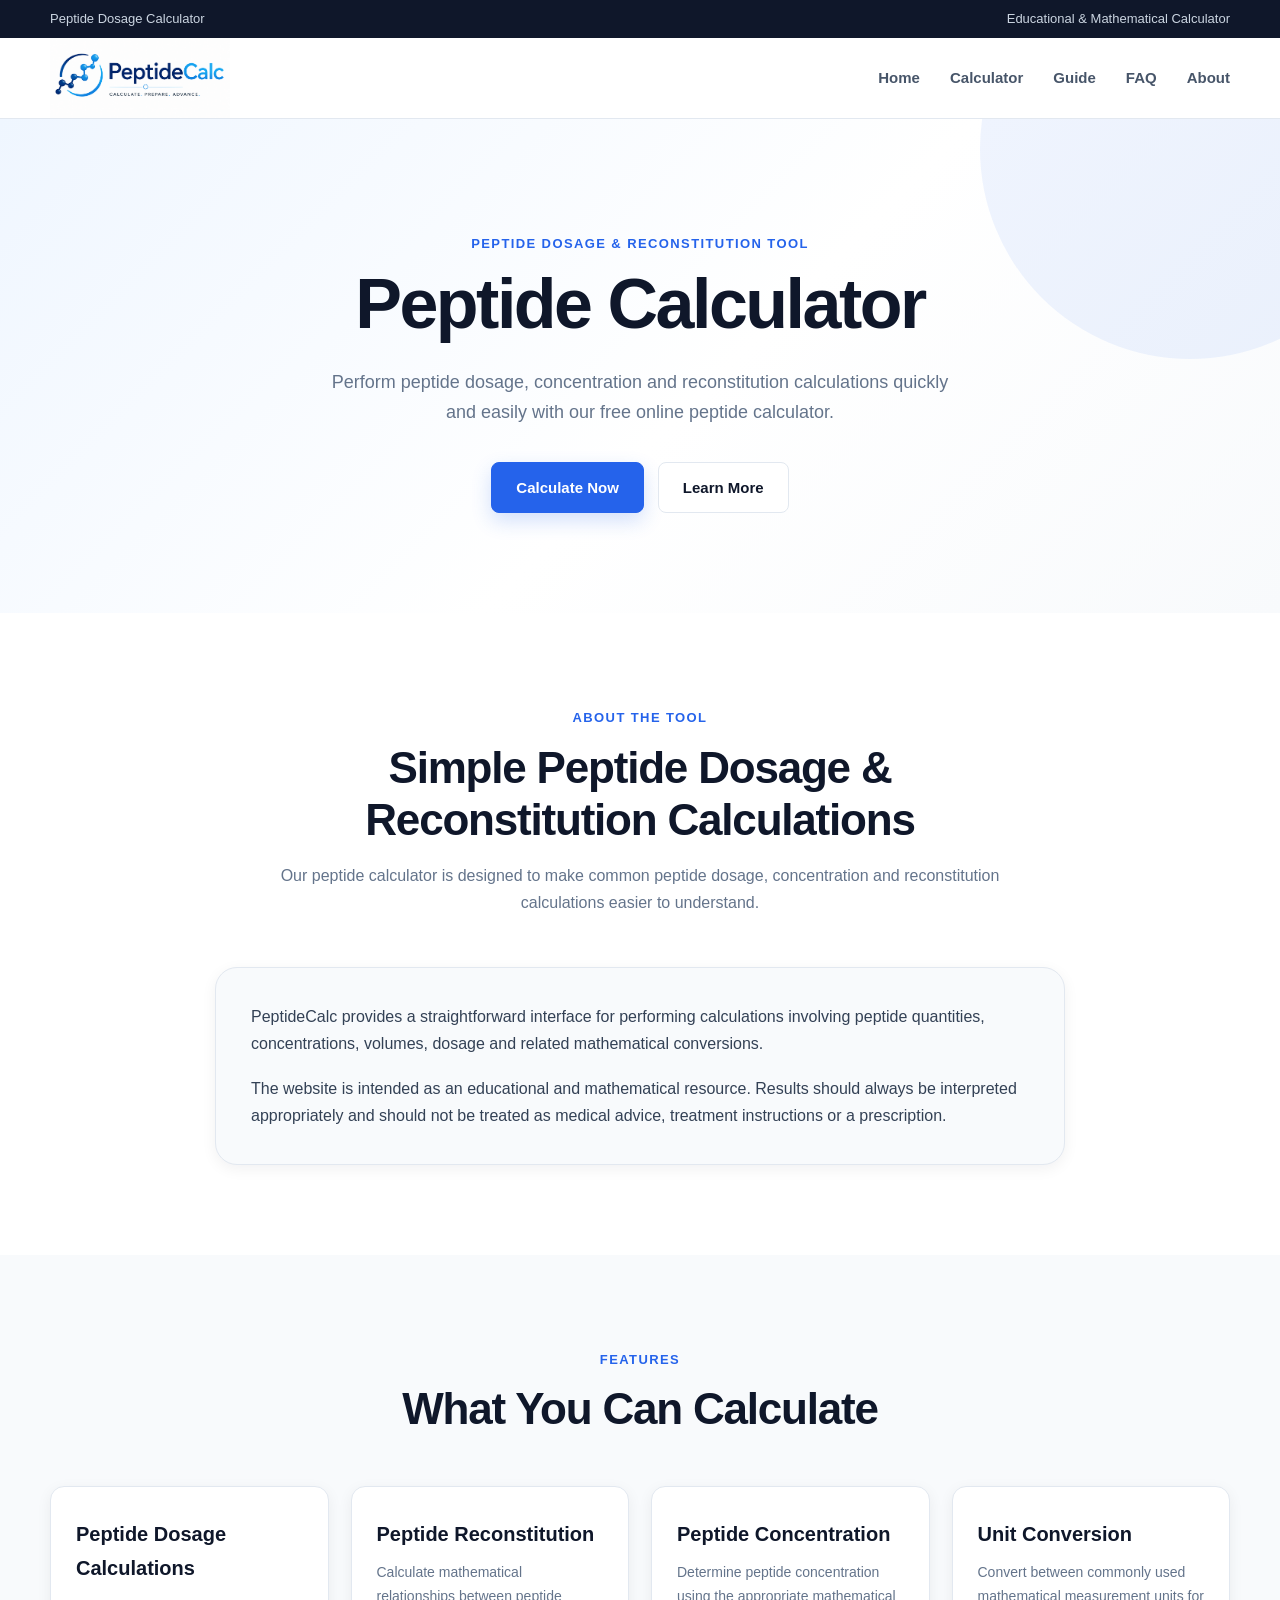
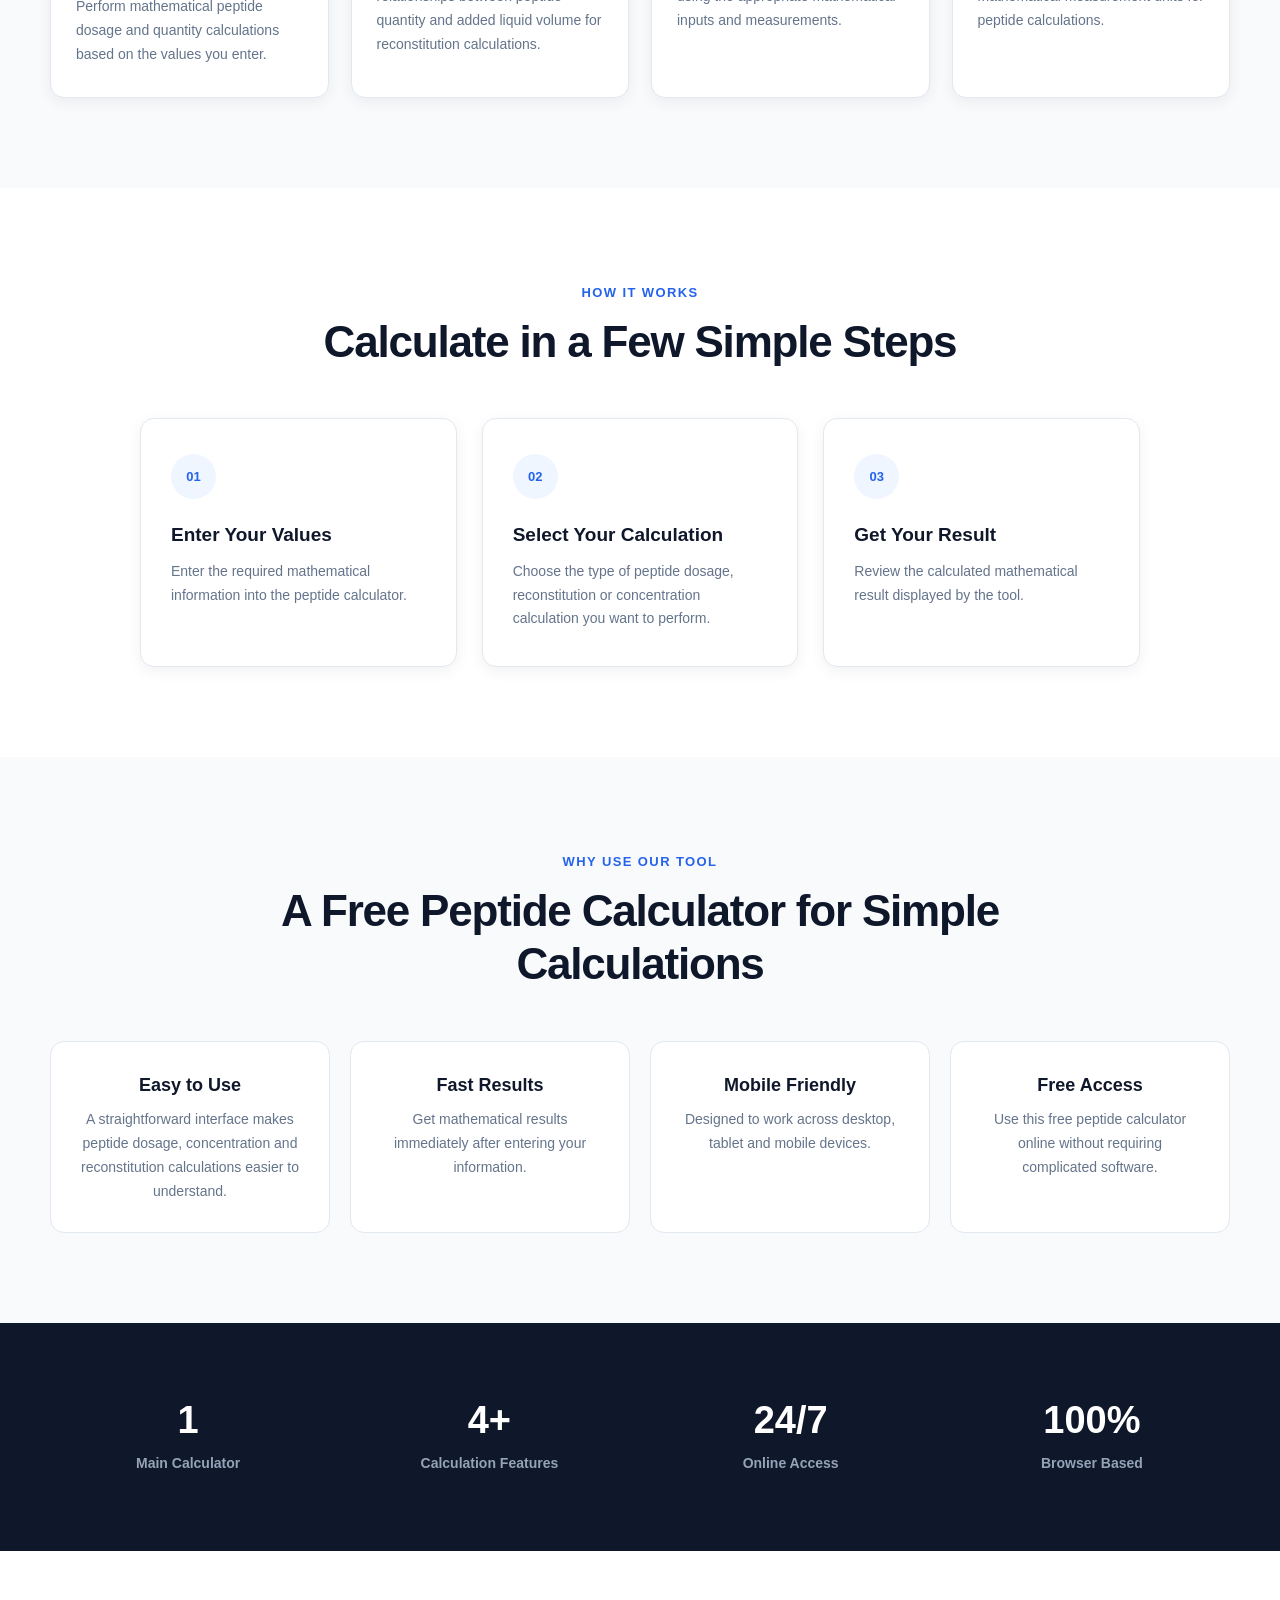
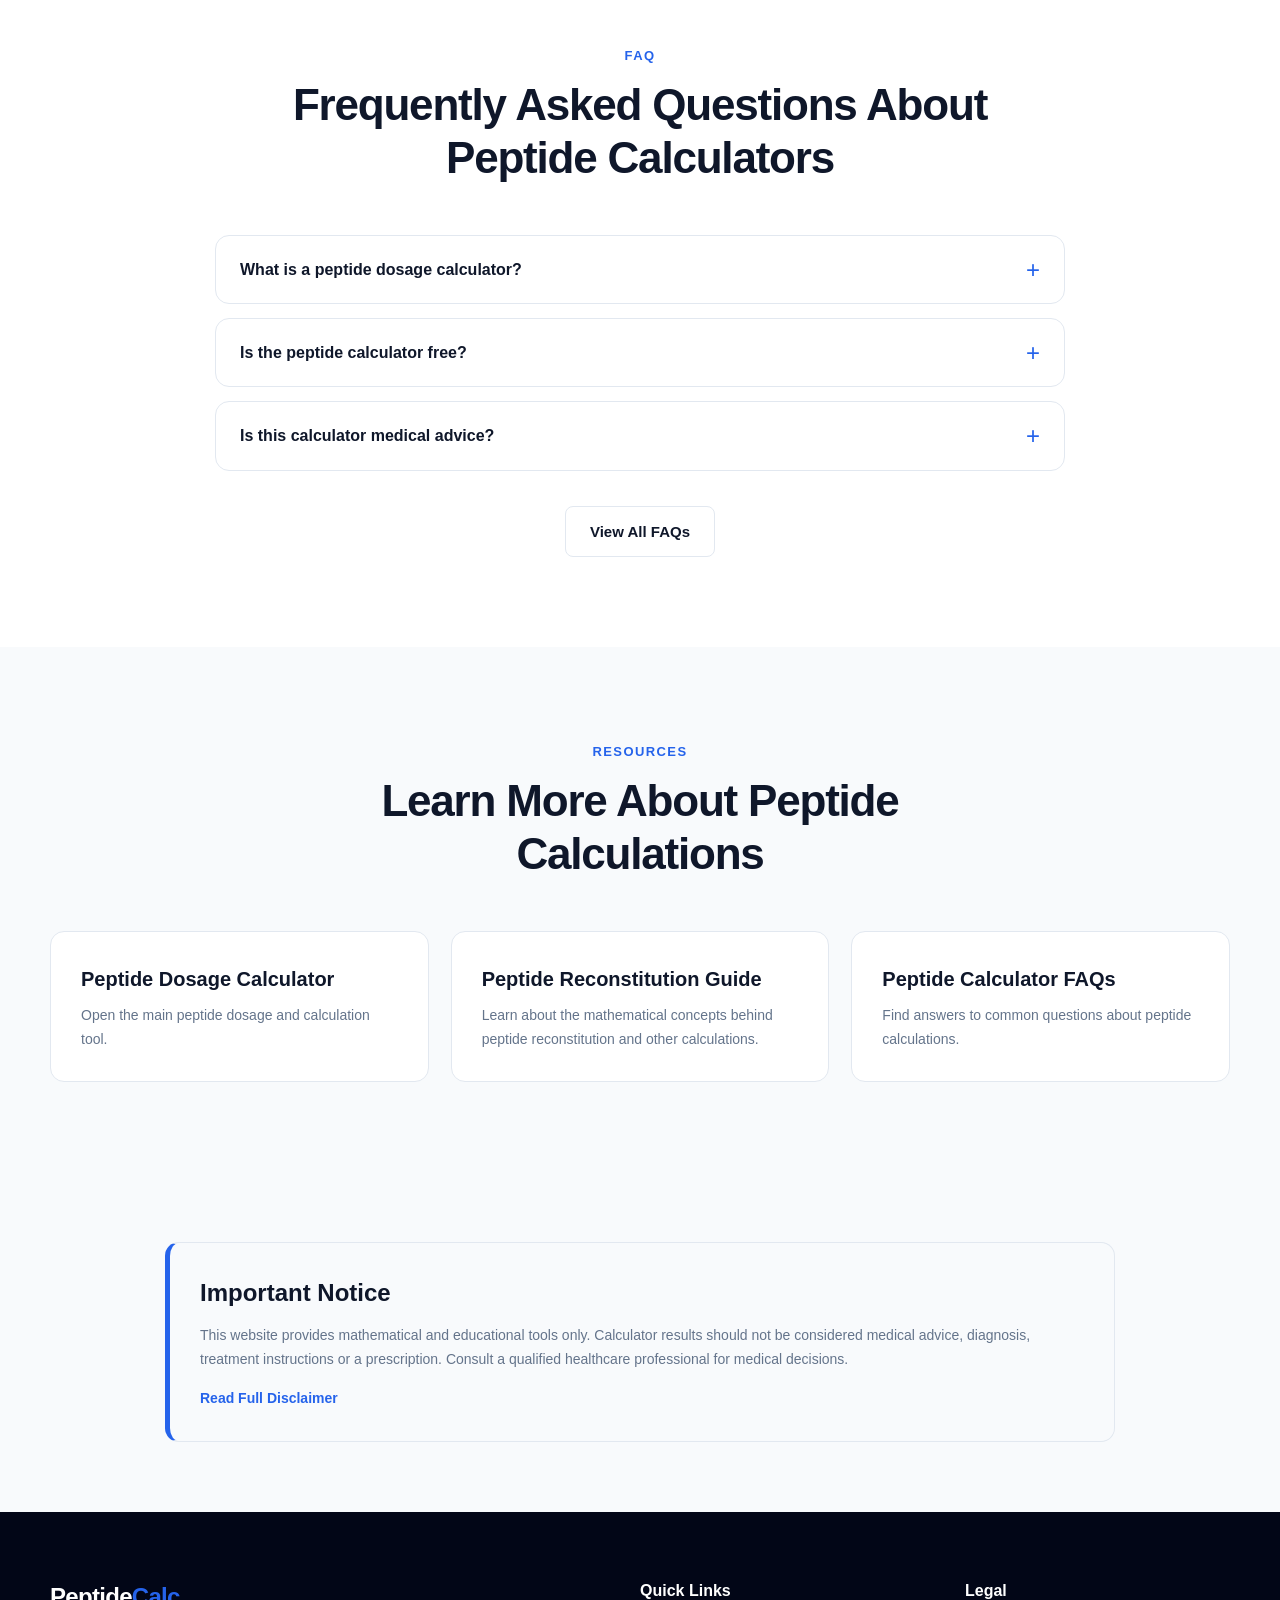
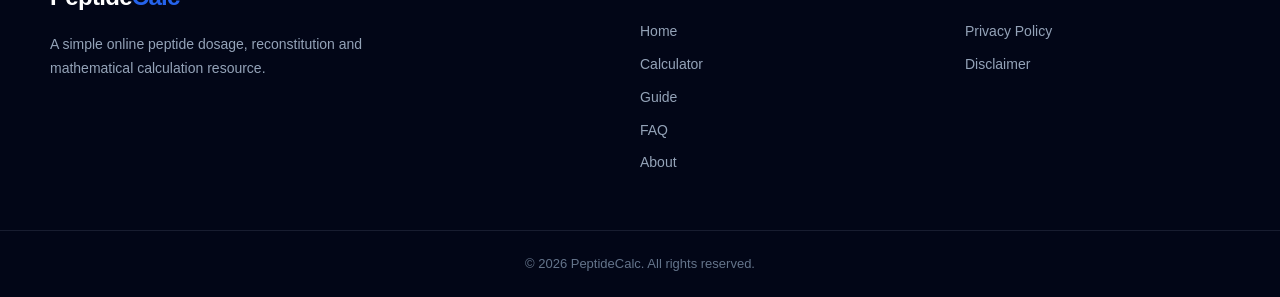
==== commit a9e4d741: "Update website domain" ====
--- a/index.html
+++ b/index.html
@@ -151,7 +151,7 @@
                     </span>
 
                     <h1>
-                        Peptide Dosage Calculator
+                        Peptide Calculator
                     </h1>
 
                     <p>
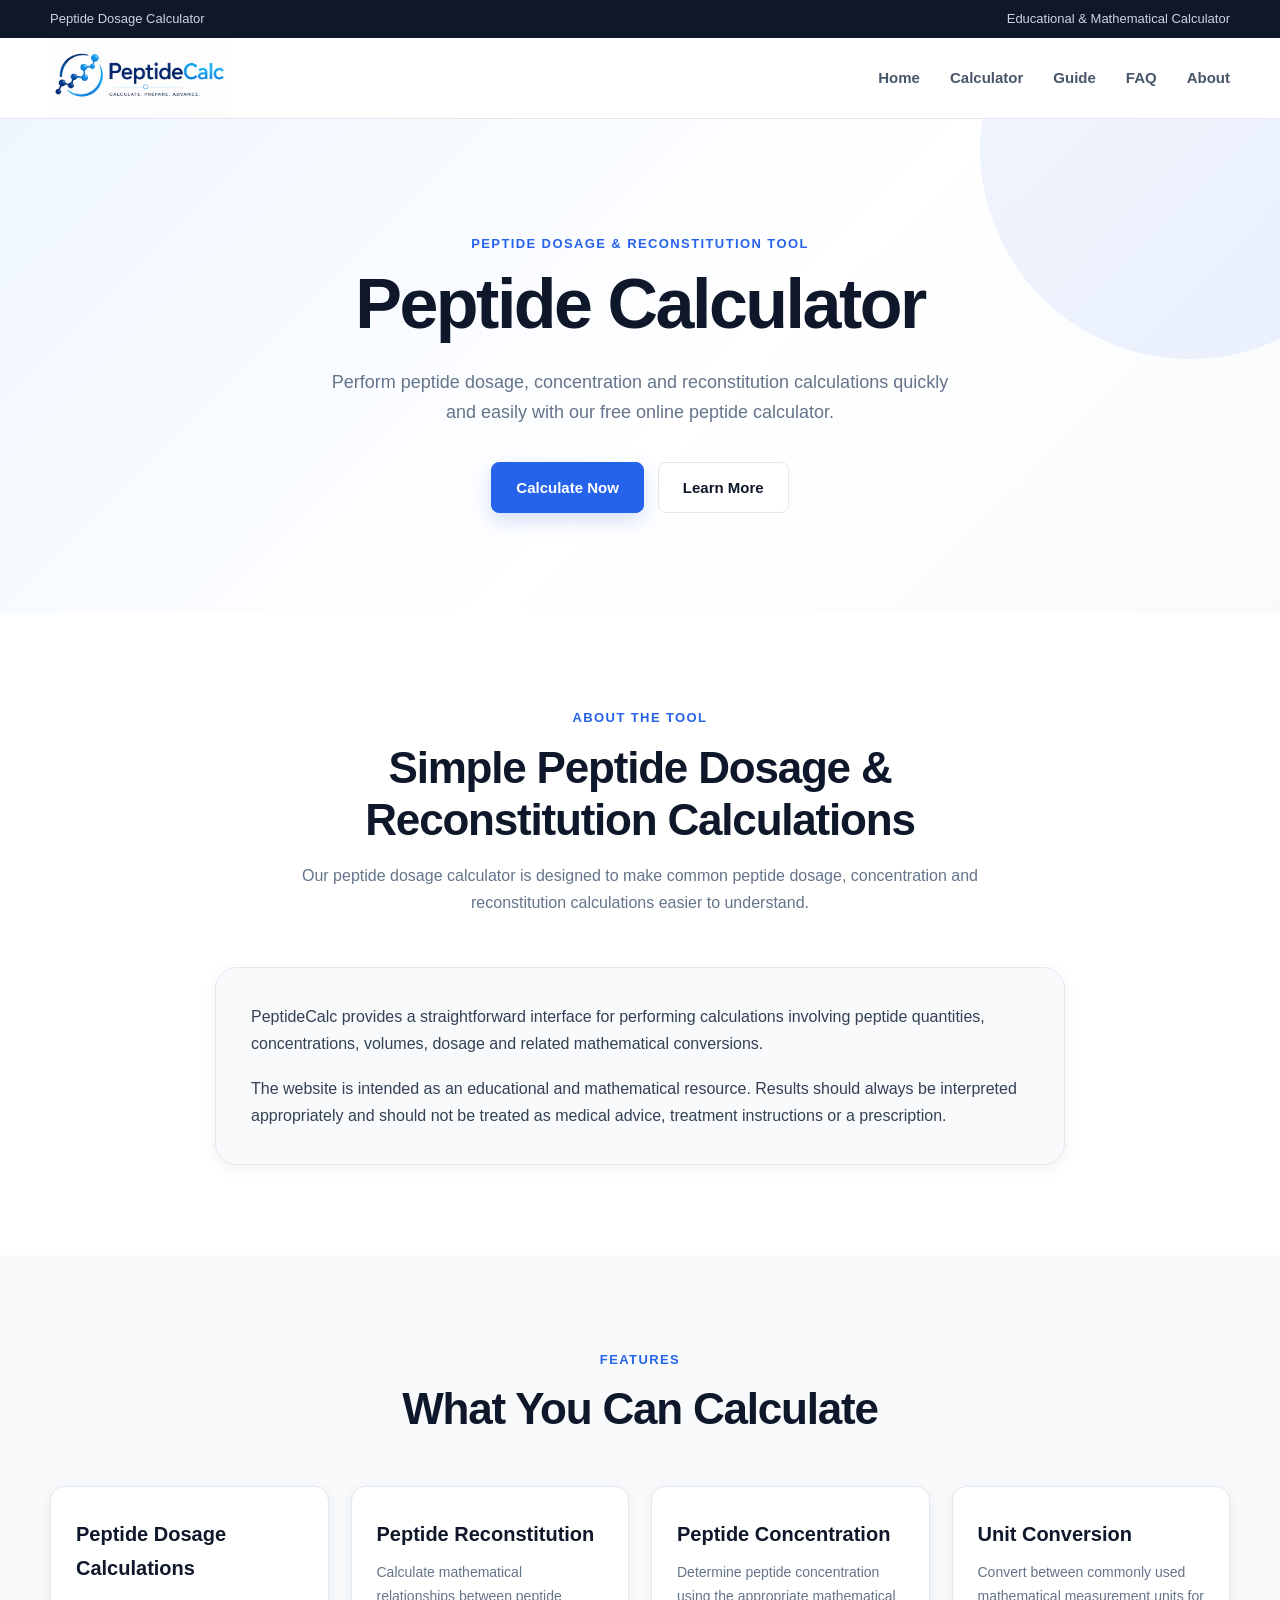
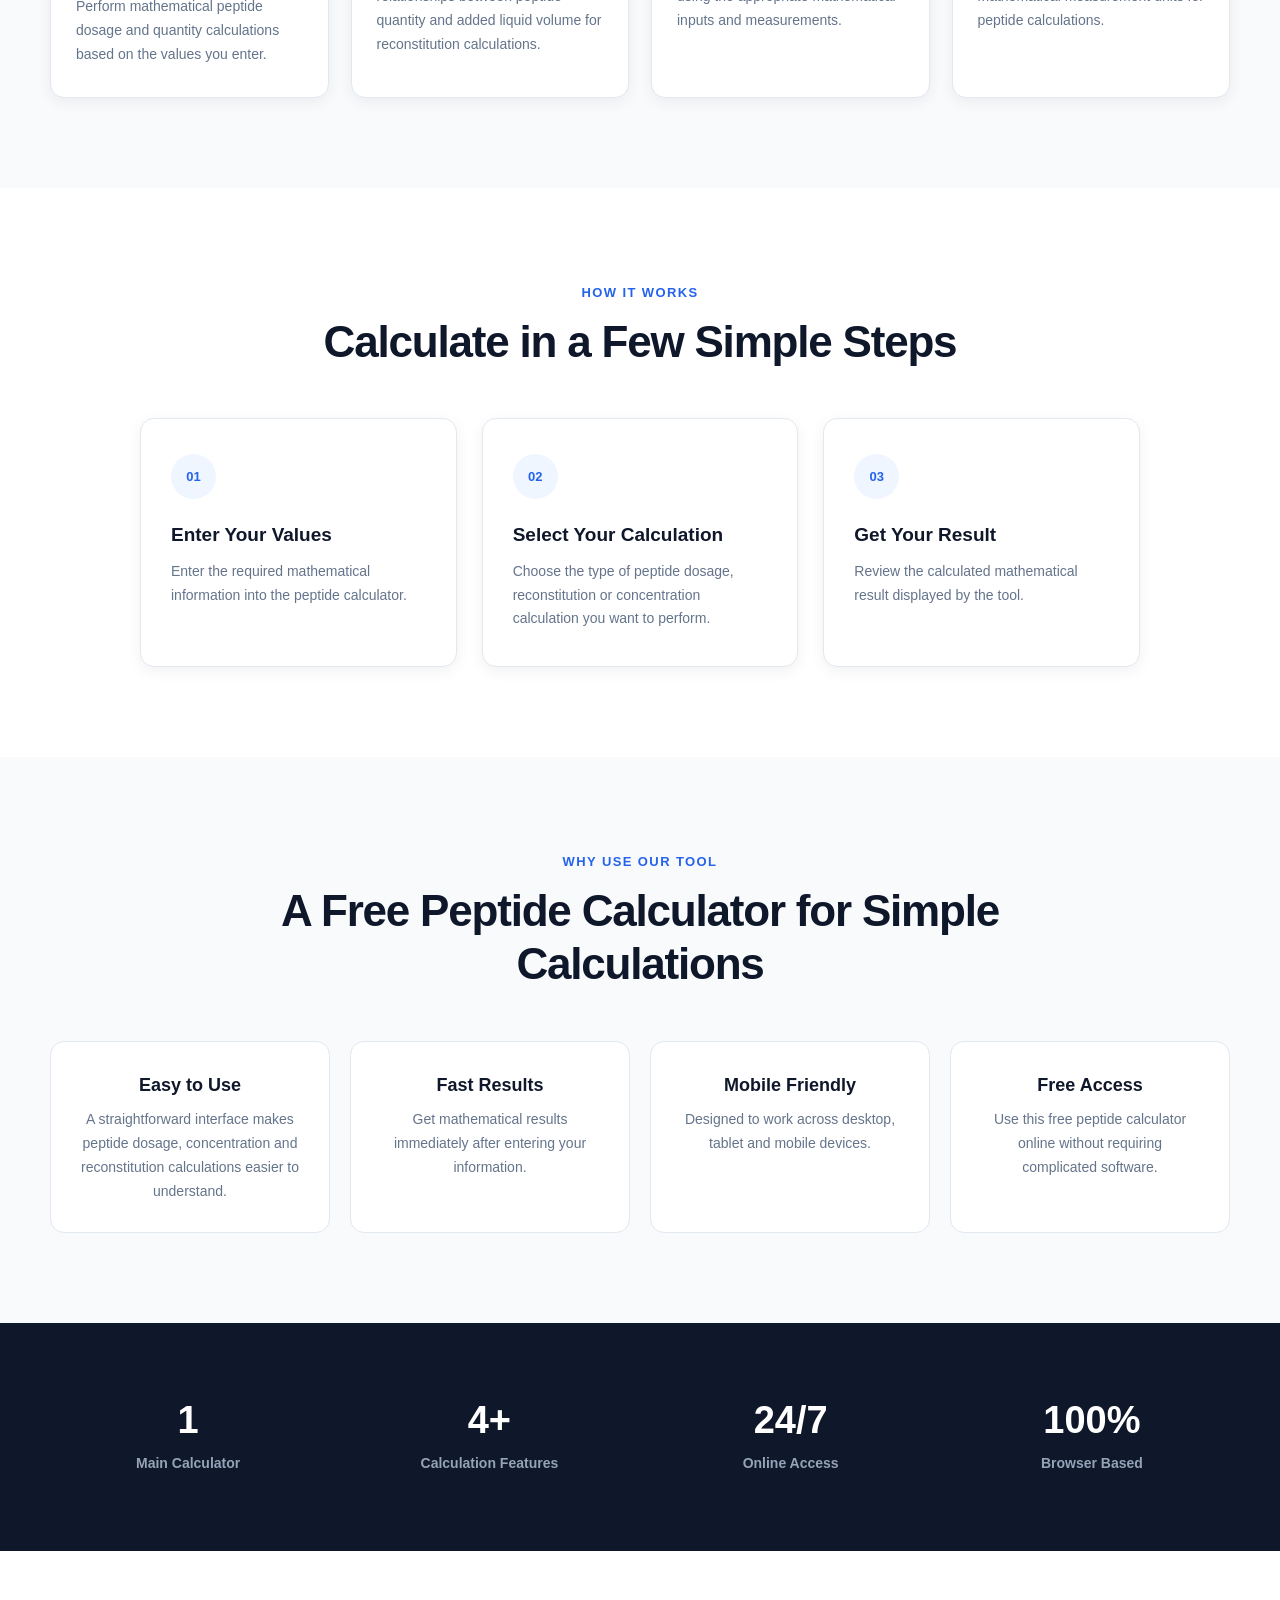
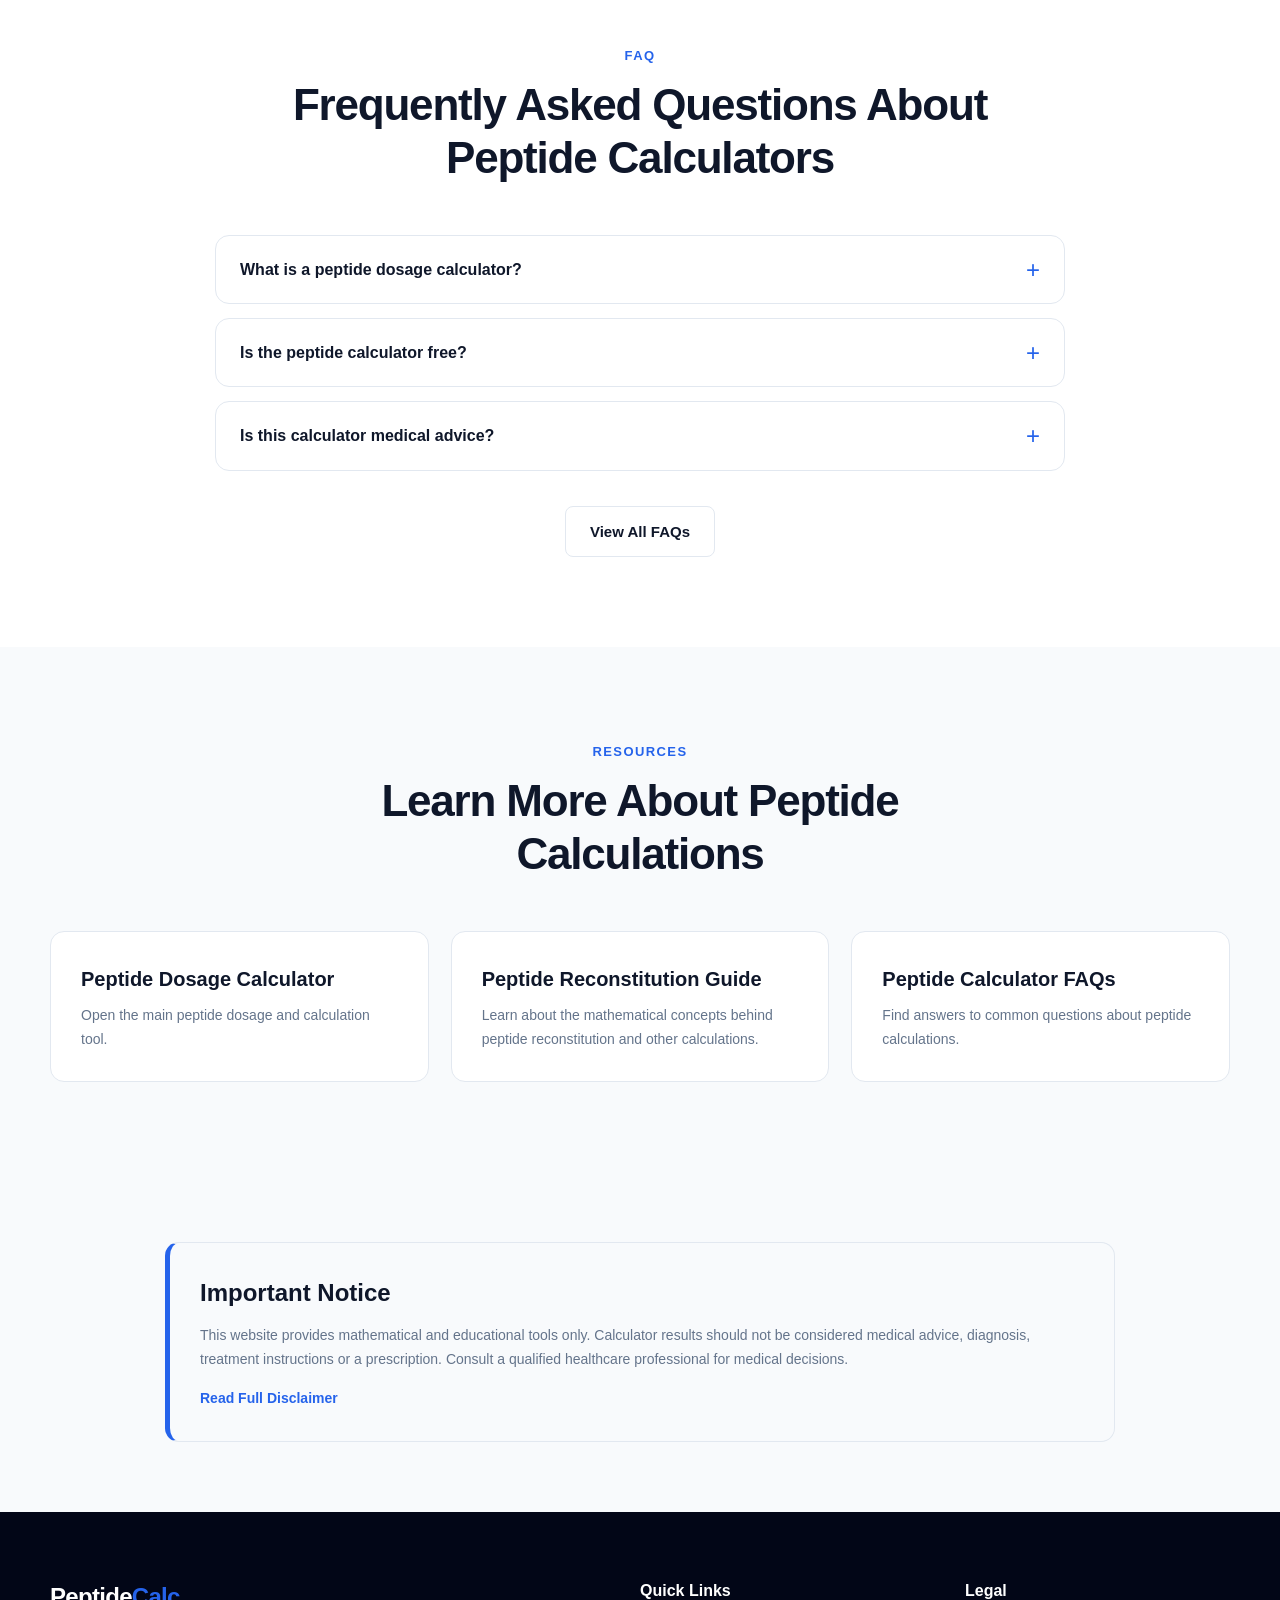
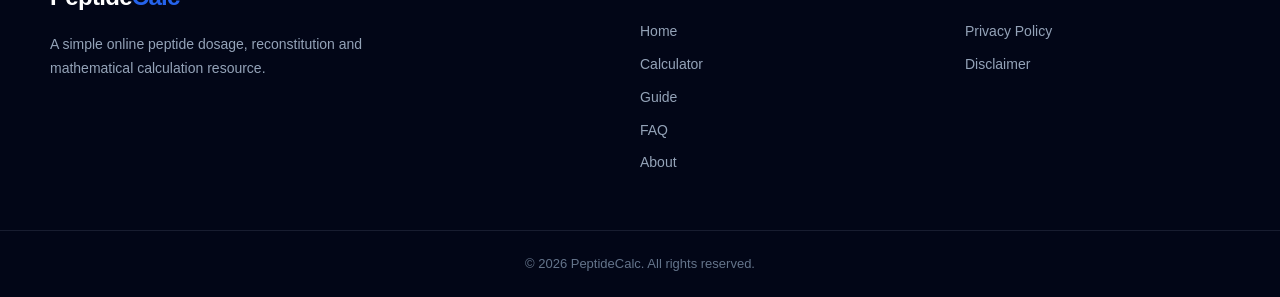
==== commit 4172a563: "SEO keywords: use "peptide dosage calculator" naturally in About intro (no competitor brand targeted" ====
--- a/index.html
+++ b/index.html
@@ -15,7 +15,7 @@
 
     <meta
         name="description"
-        content="Free peptide dosage calculator for mathematical peptide reconstitution, concentration, dose and volume calculations. Get clear results quickly and easily."
+        content="Free peptide dosage calculator for mathematical peptide reconstitution, concentration, dose and volume calculations. Educational tool — clear results fast."
     >
 
     <meta
@@ -52,12 +52,12 @@
 
     <meta
         property="og:title"
-        content="Peptide Dosage Calculator | Peptide Reconstitution Calculator"
+        content="Peptide Dosage Calculator | Free Peptide Reconstitution Calculator"
     >
 
     <meta
         property="og:description"
-        content="A free peptide calculator for mathematical calculations involving dosage, concentration, volume and peptide reconstitution."
+        content="Free peptide dosage calculator for mathematical peptide reconstitution, concentration, dose and volume calculations. Educational tool — clear results fast."
     >
 
     <meta
@@ -204,7 +204,7 @@
                     </h2>
 
                     <p>
-                        Our peptide calculator is designed to make common
+                        Our peptide dosage calculator is designed to make common
                         peptide dosage, concentration and reconstitution
                         calculations easier to understand.
                     </p>
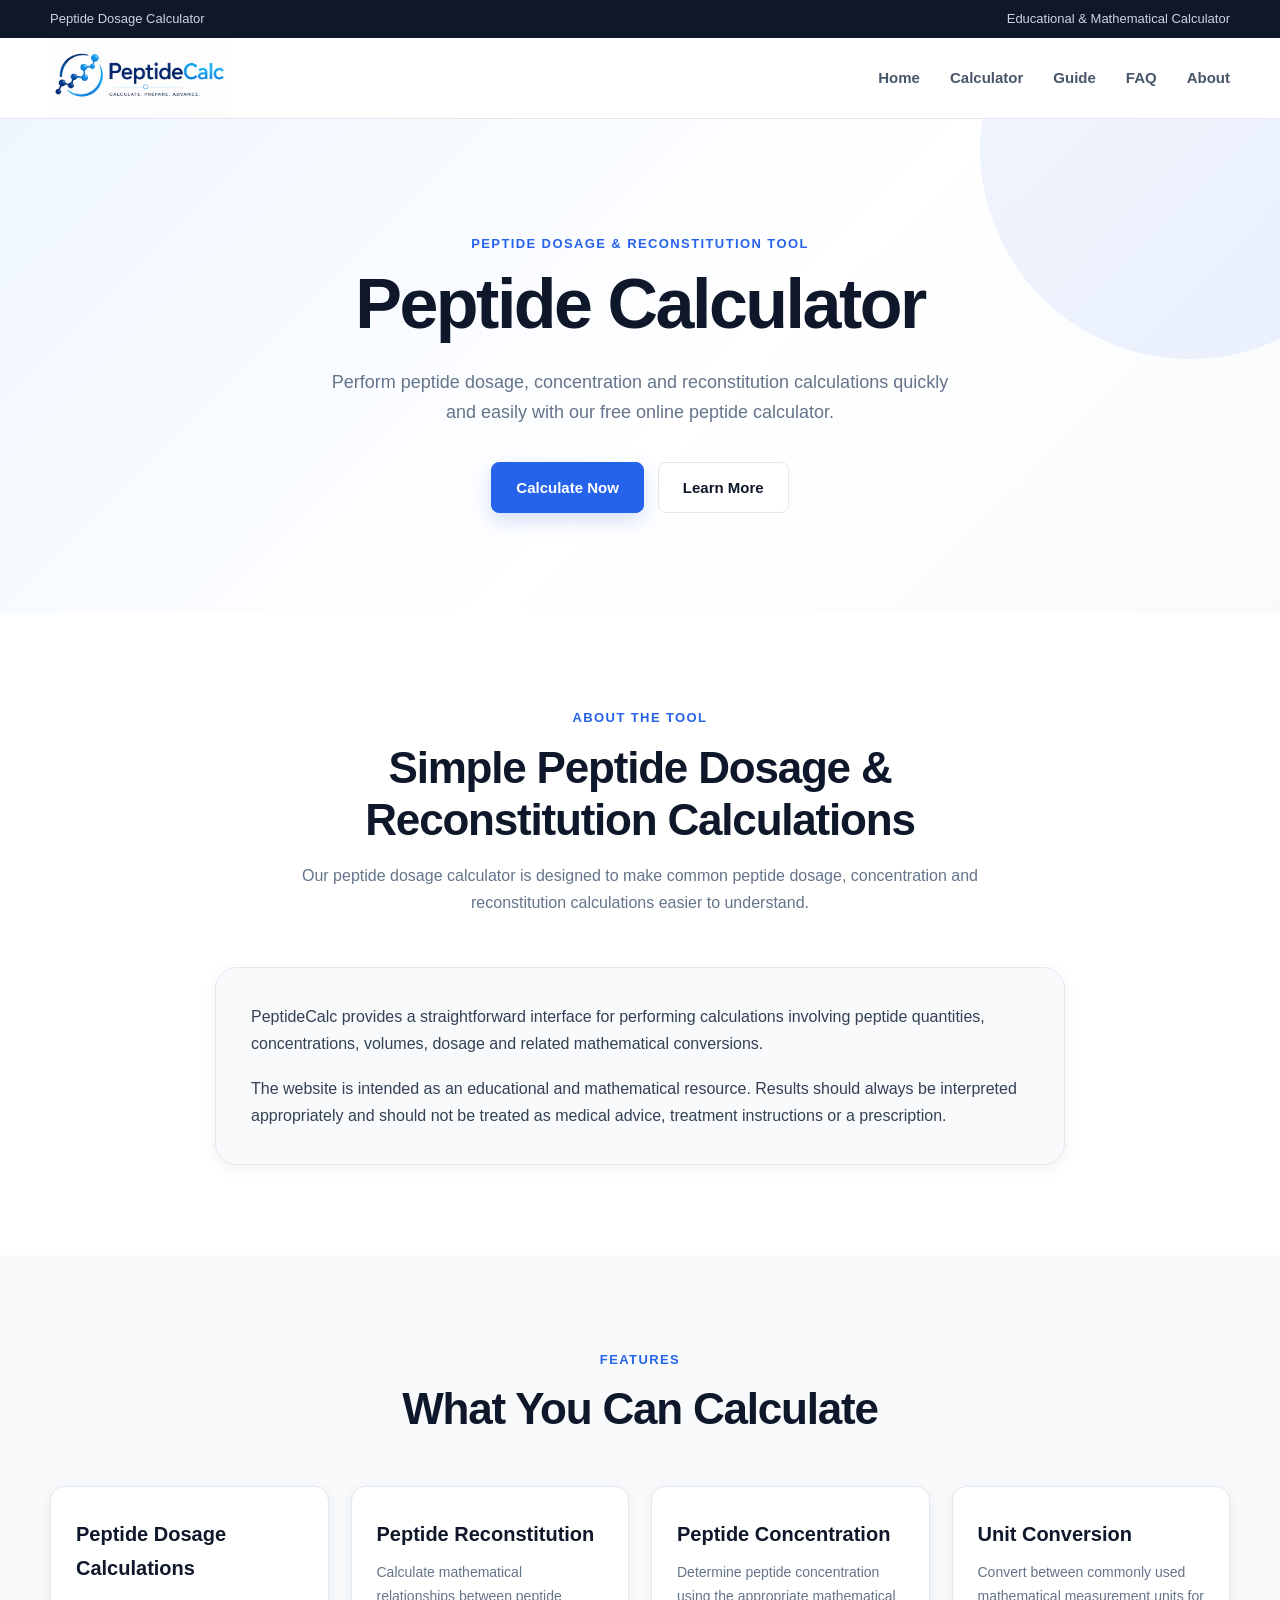
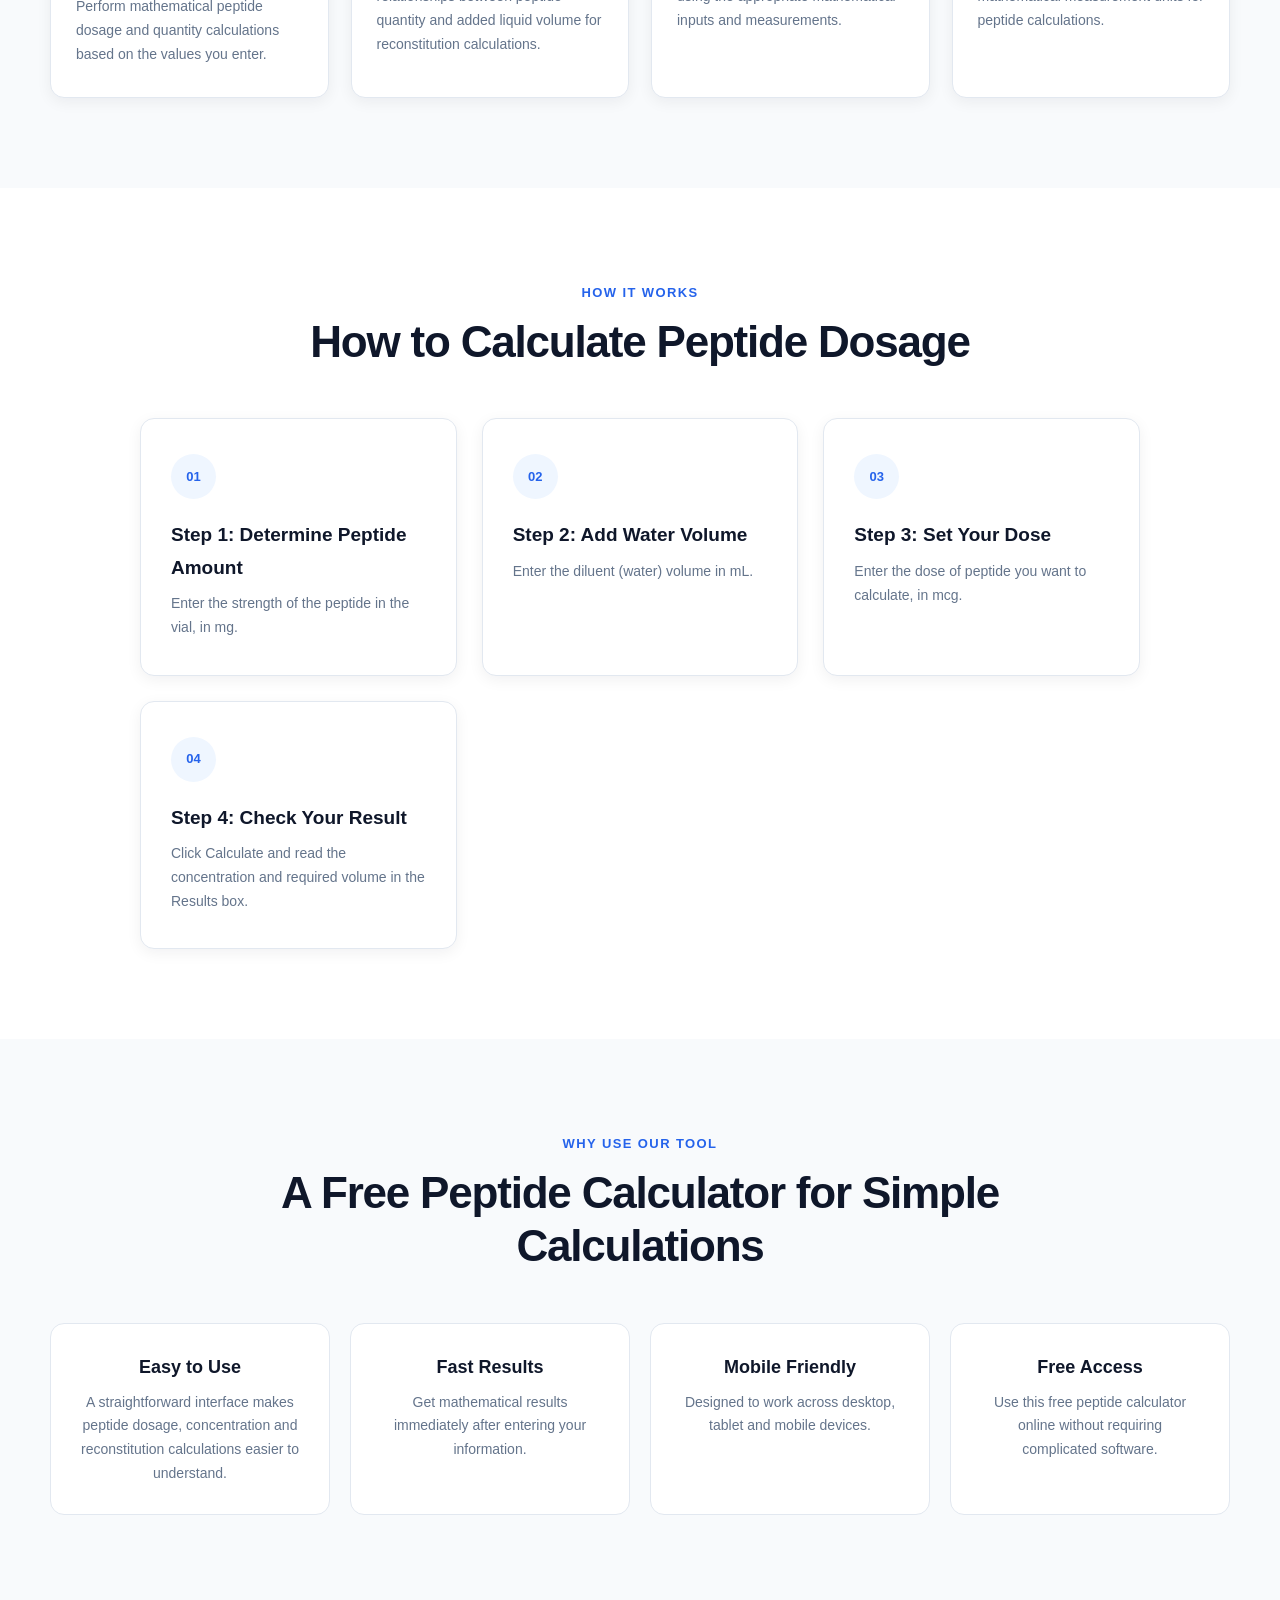
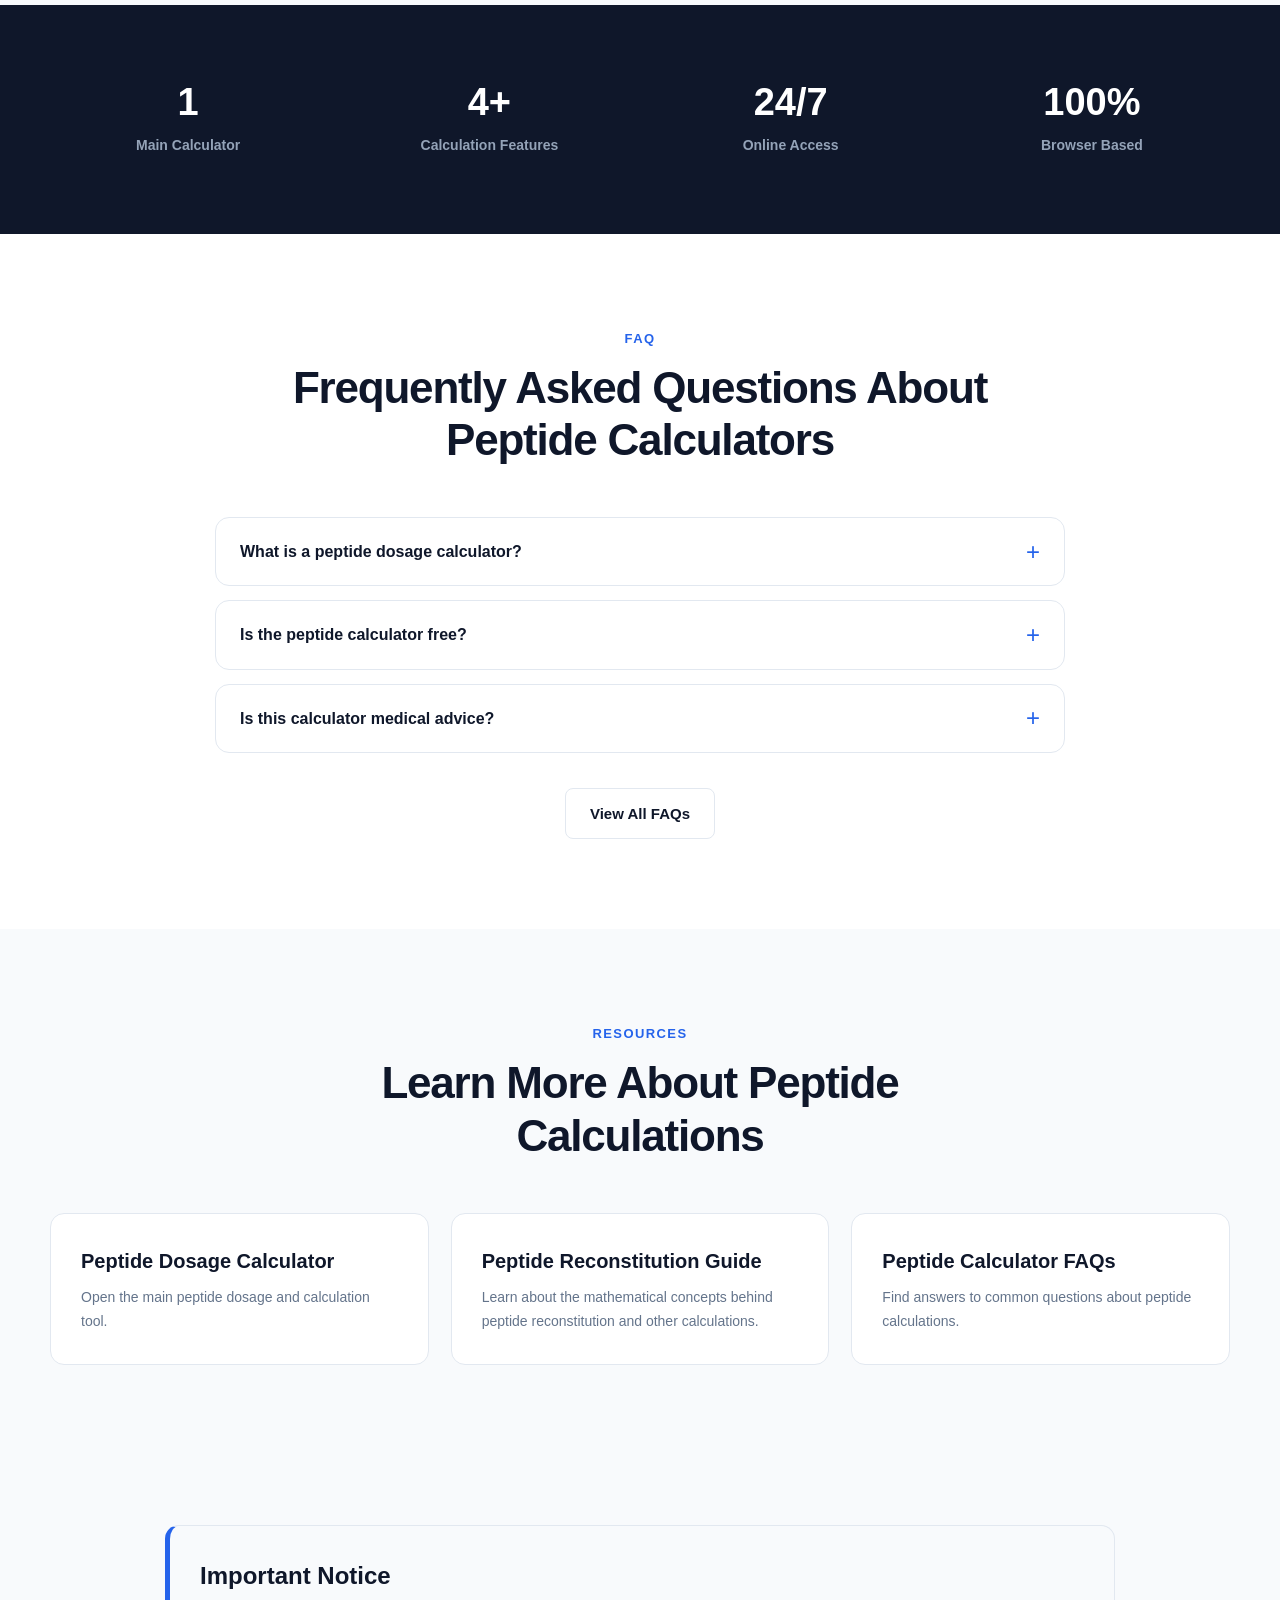
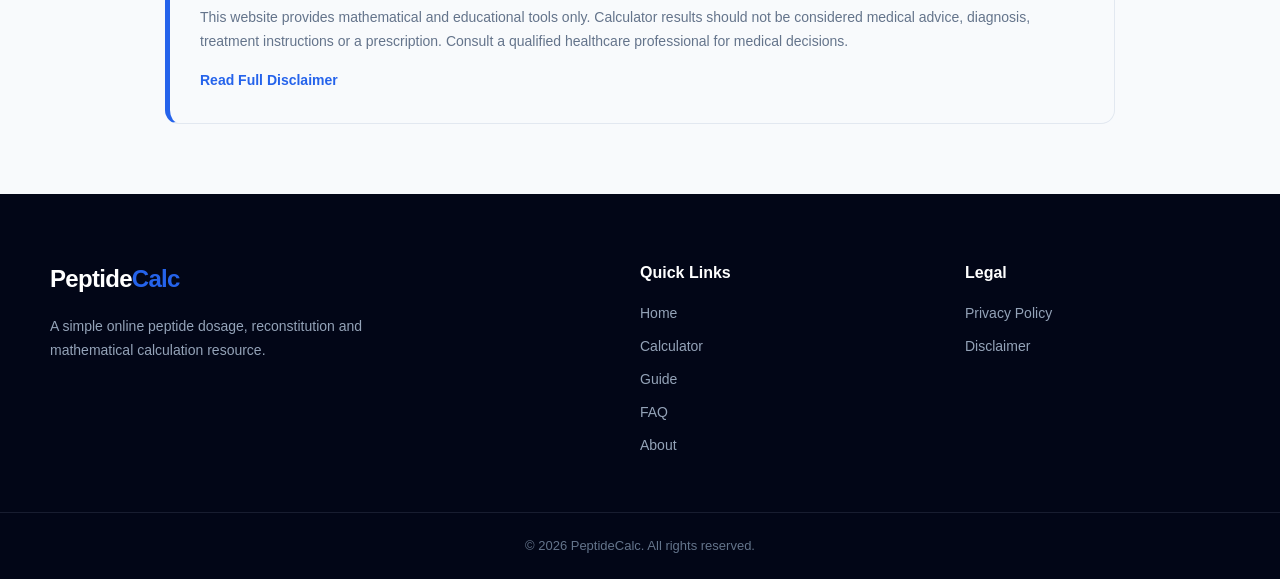
==== commit 8d507787: "SEO: use competitor heading structure naturally - Dose/Strength/Water inputs, Results, How to Calcul" ====
--- a/index.html
+++ b/index.html
@@ -336,7 +336,7 @@
                     </span>
 
                     <h2>
-                        Calculate in a Few Simple Steps
+                        How to Calculate Peptide Dosage
                     </h2>
 
                 </div>
@@ -349,12 +349,12 @@
                         <span class="process-number">01</span>
 
                         <h3>
-                            Enter Your Values
-                        </h3>
-
-                        <p>
-                            Enter the required mathematical information
-                            into the peptide calculator.
+                            Step 1: Determine Peptide Amount
+                        </h3>
+
+                        <p>
+                            Enter the strength of the peptide in the
+                            vial, in mg.
                         </p>
 
                     </div>
@@ -365,12 +365,11 @@
                         <span class="process-number">02</span>
 
                         <h3>
-                            Select Your Calculation
-                        </h3>
-
-                        <p>
-                            Choose the type of peptide dosage, reconstitution
-                            or concentration calculation you want to perform.
+                            Step 2: Add Water Volume
+                        </h3>
+
+                        <p>
+                            Enter the diluent (water) volume in mL.
                         </p>
 
                     </div>
@@ -381,12 +380,28 @@
                         <span class="process-number">03</span>
 
                         <h3>
-                            Get Your Result
-                        </h3>
-
-                        <p>
-                            Review the calculated mathematical result displayed
-                            by the tool.
+                            Step 3: Set Your Dose
+                        </h3>
+
+                        <p>
+                            Enter the dose of peptide you want to
+                            calculate, in mcg.
+                        </p>
+
+                    </div>
+
+
+                    <div class="process-card">
+
+                        <span class="process-number">04</span>
+
+                        <h3>
+                            Step 4: Check Your Result
+                        </h3>
+
+                        <p>
+                            Click Calculate and read the concentration
+                            and required volume in the Results box.
                         </p>
 
                     </div>
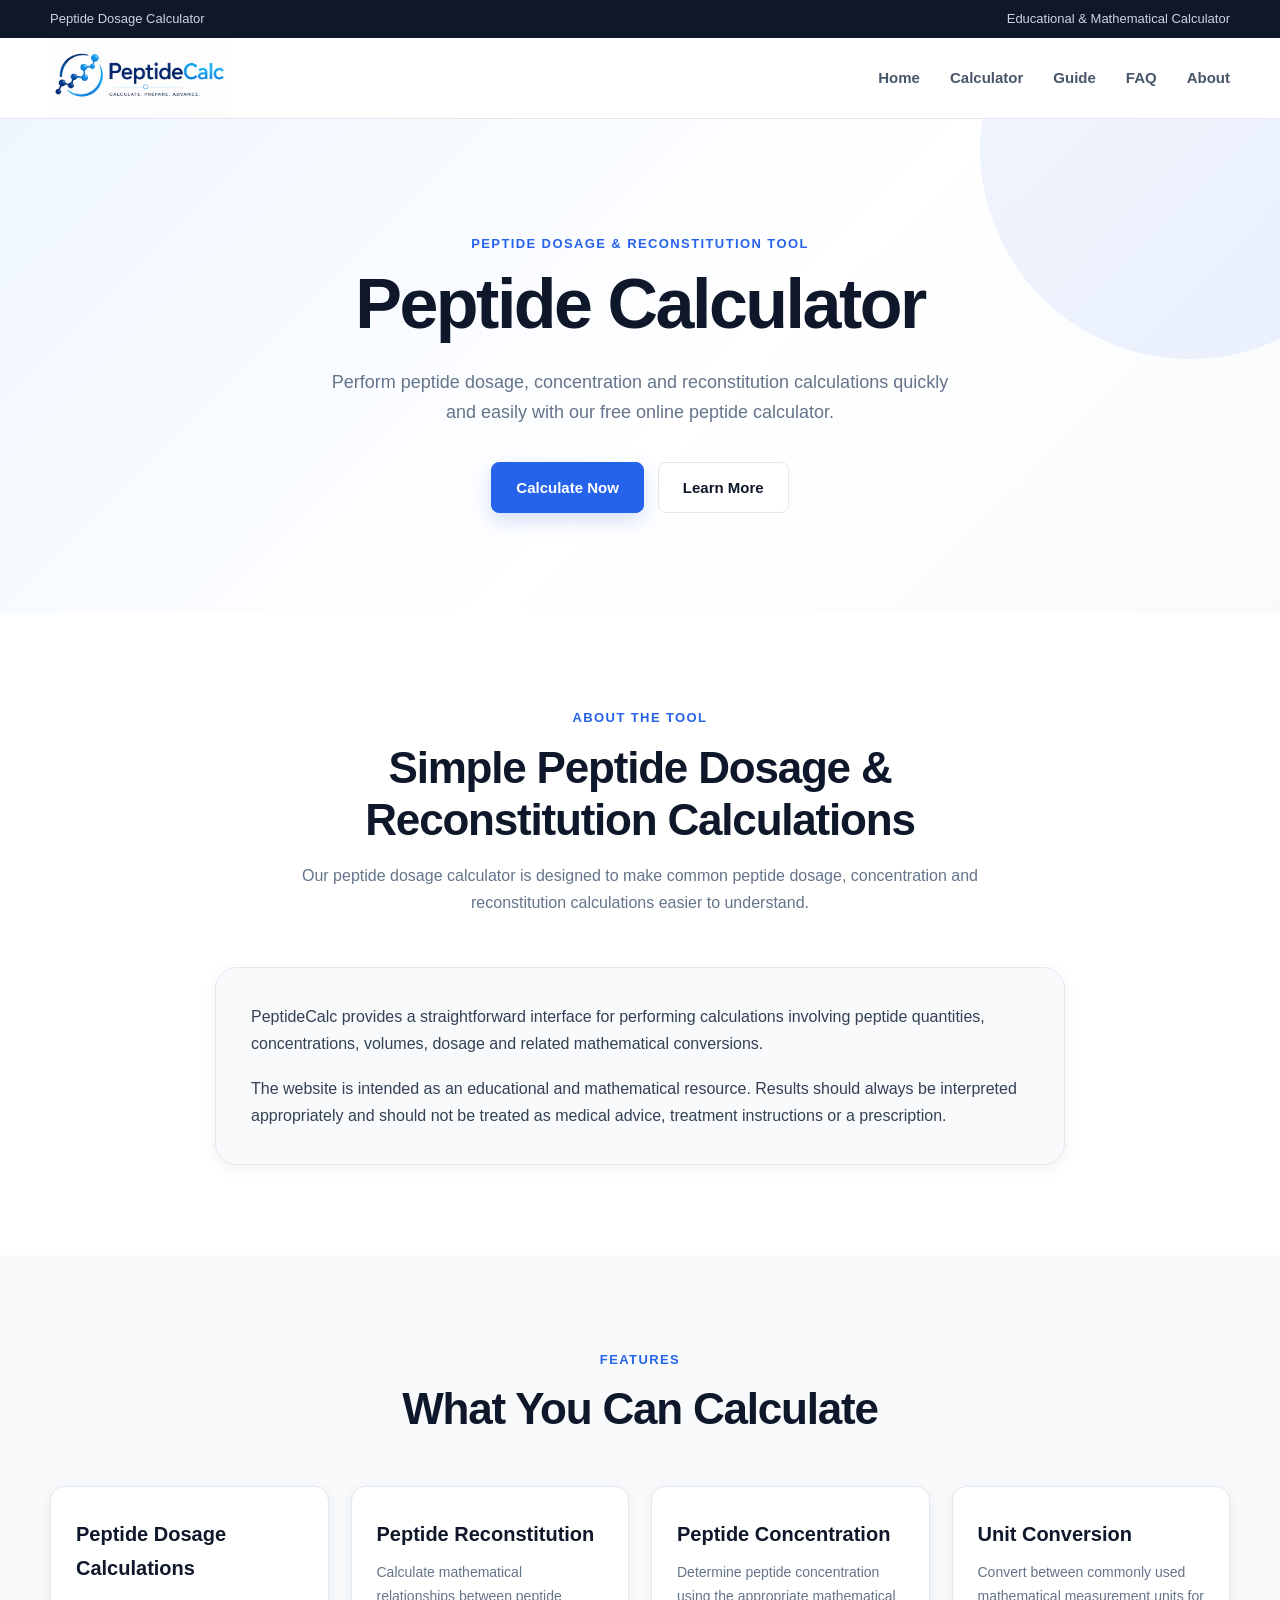
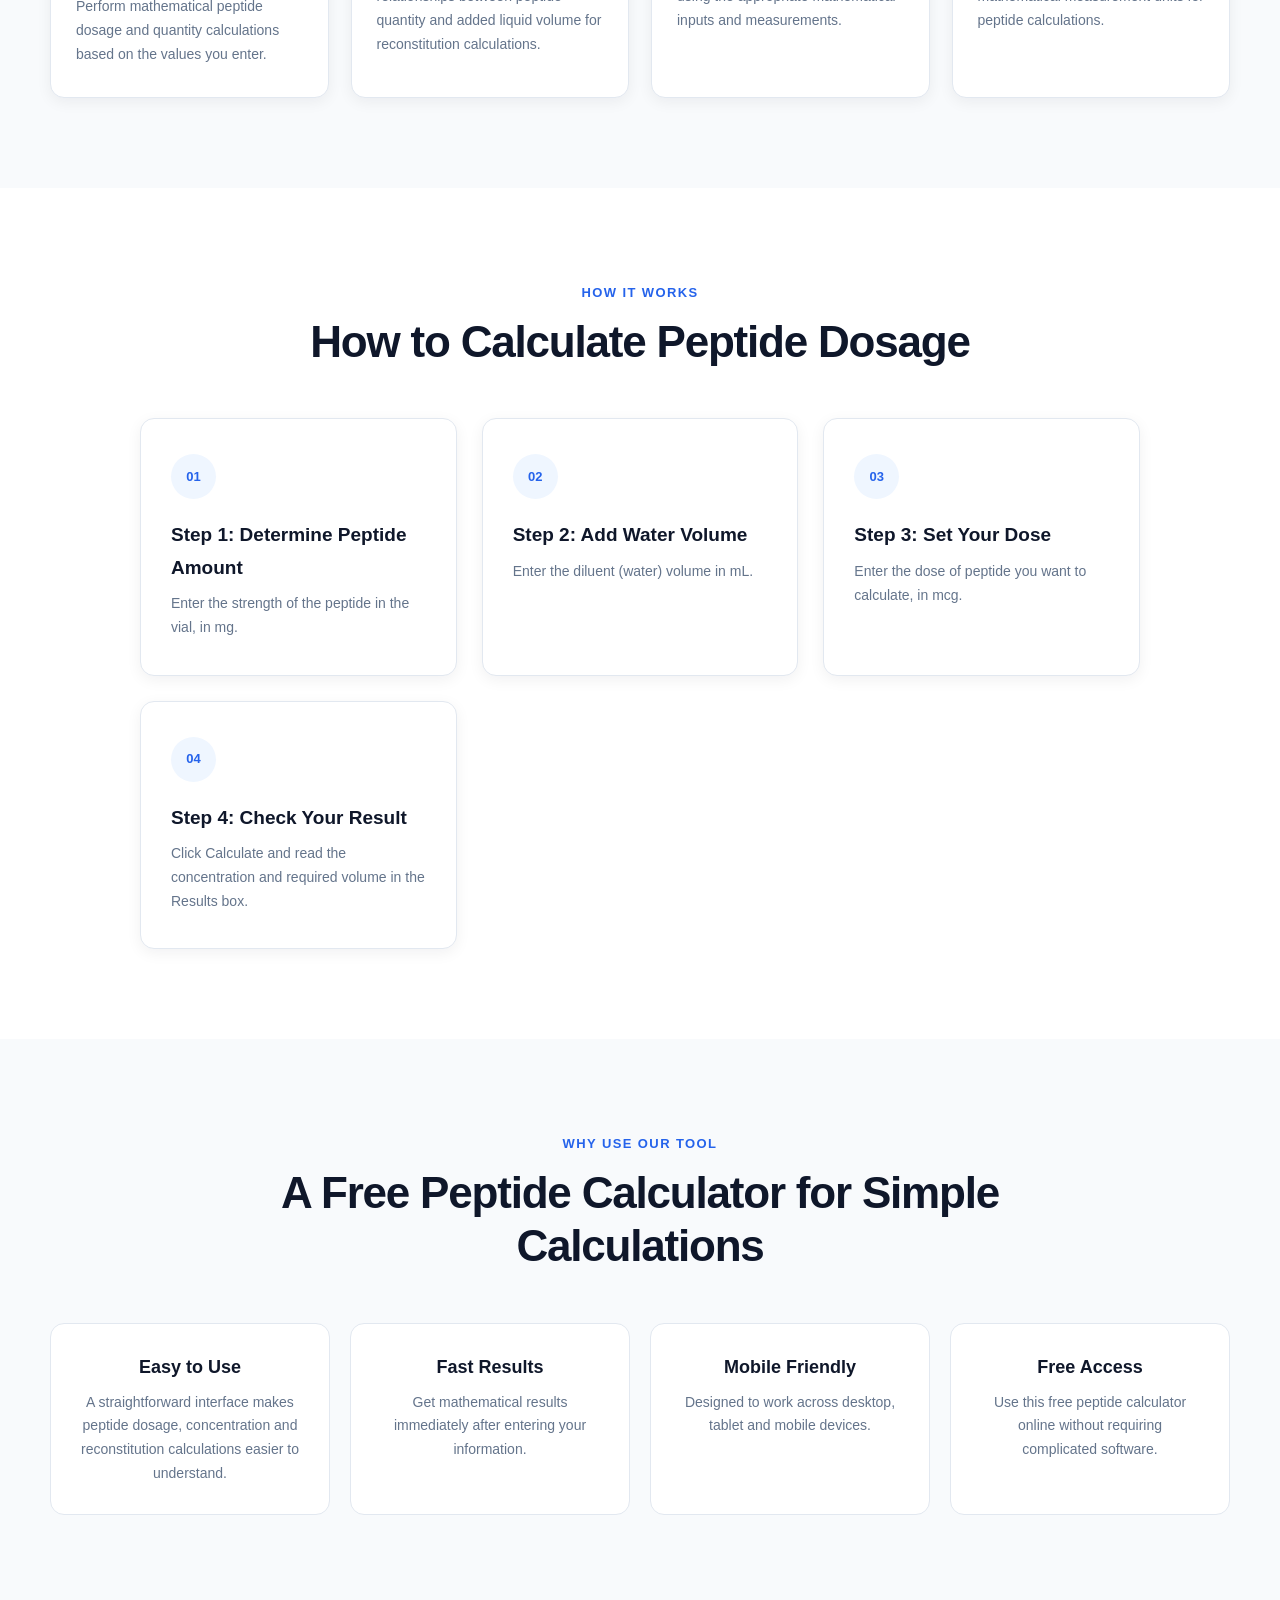
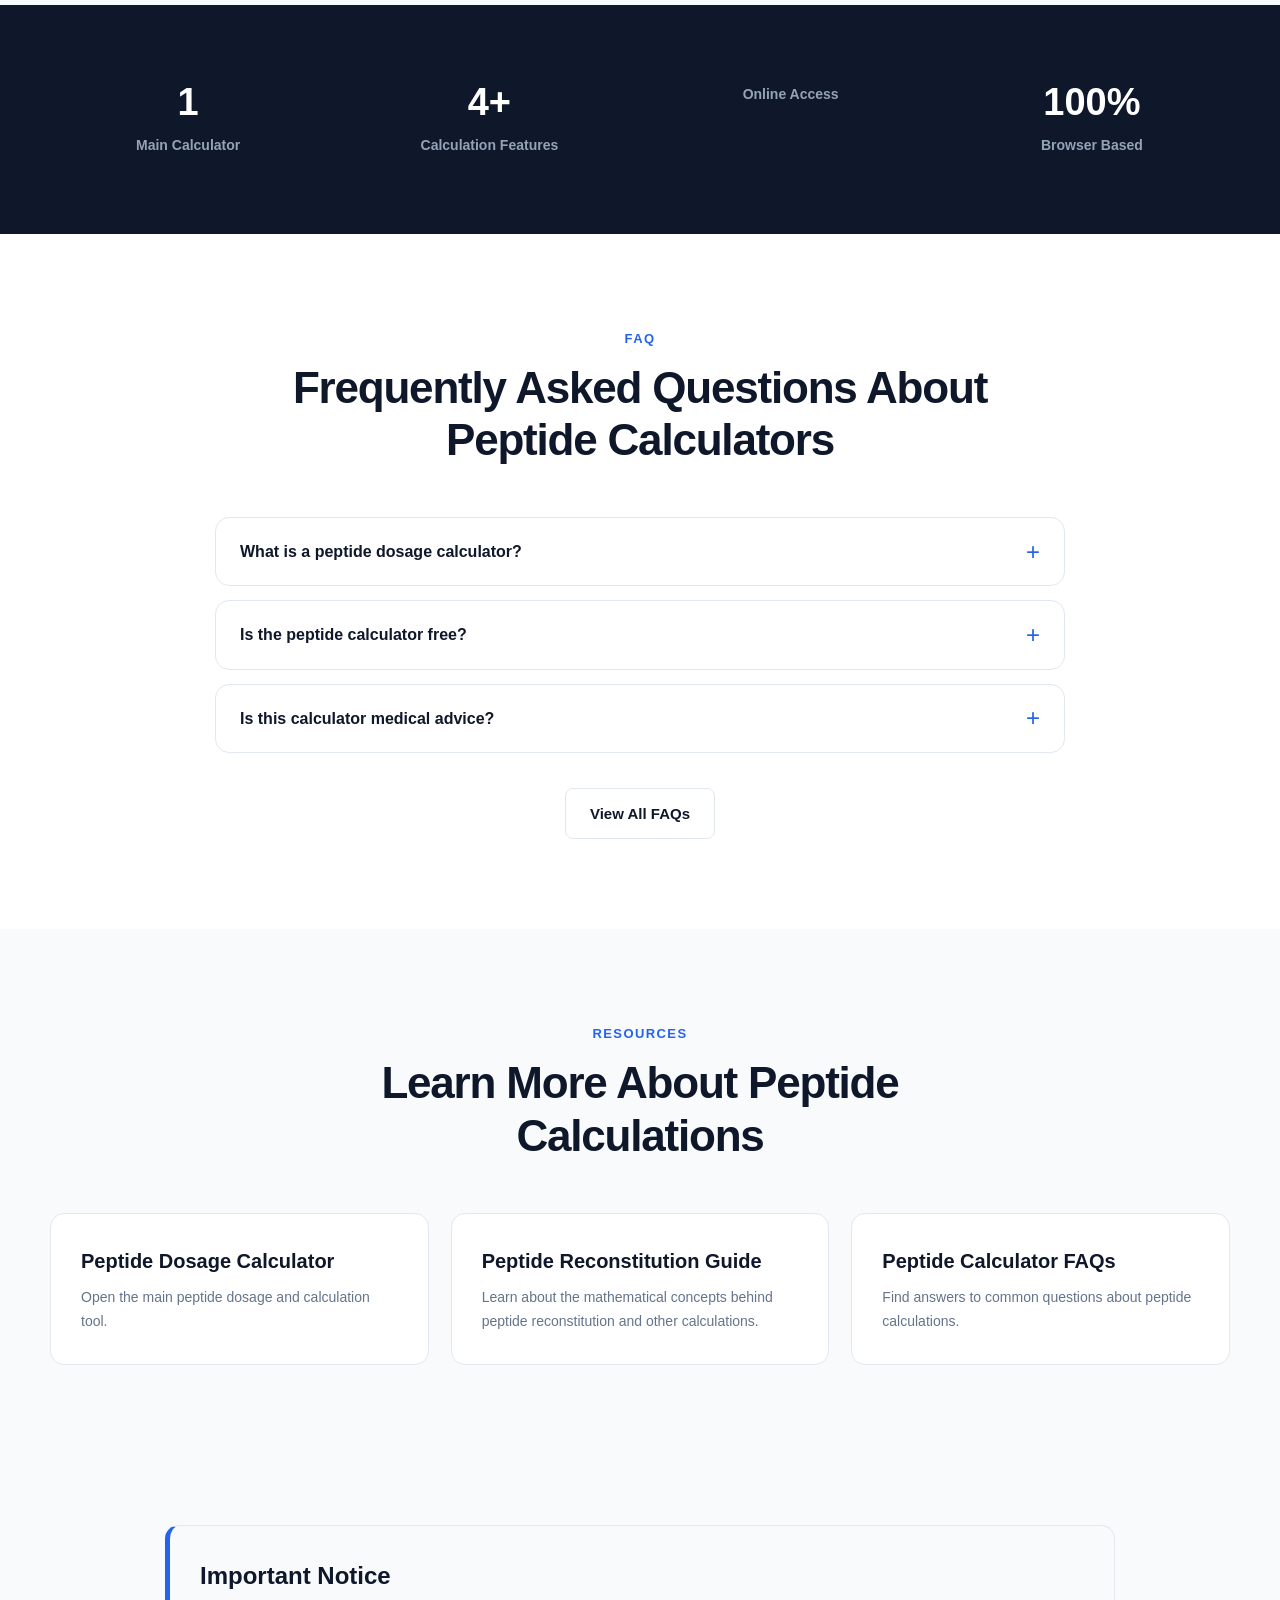
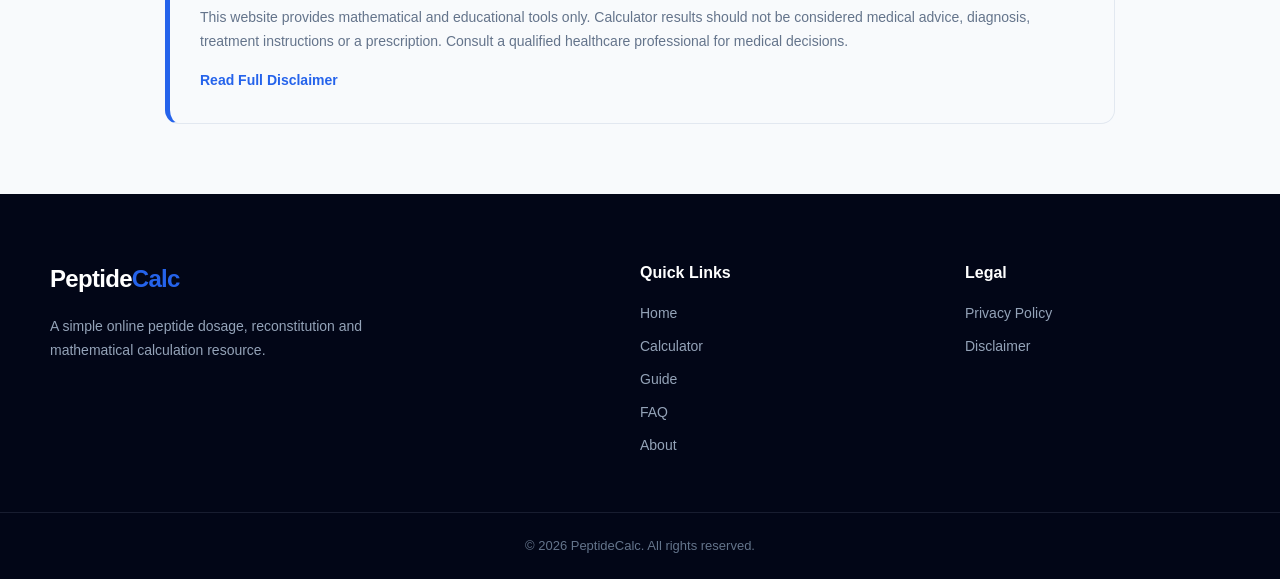
==== commit 1f0238b3: "Remove 24/7 wording from stats strip" ====
--- a/index.html
+++ b/index.html
@@ -497,7 +497,6 @@
                     </div>
 
                     <div class="fact-item">
-                        <strong>24/7</strong>
                         <span>Online Access</span>
                     </div>
 
